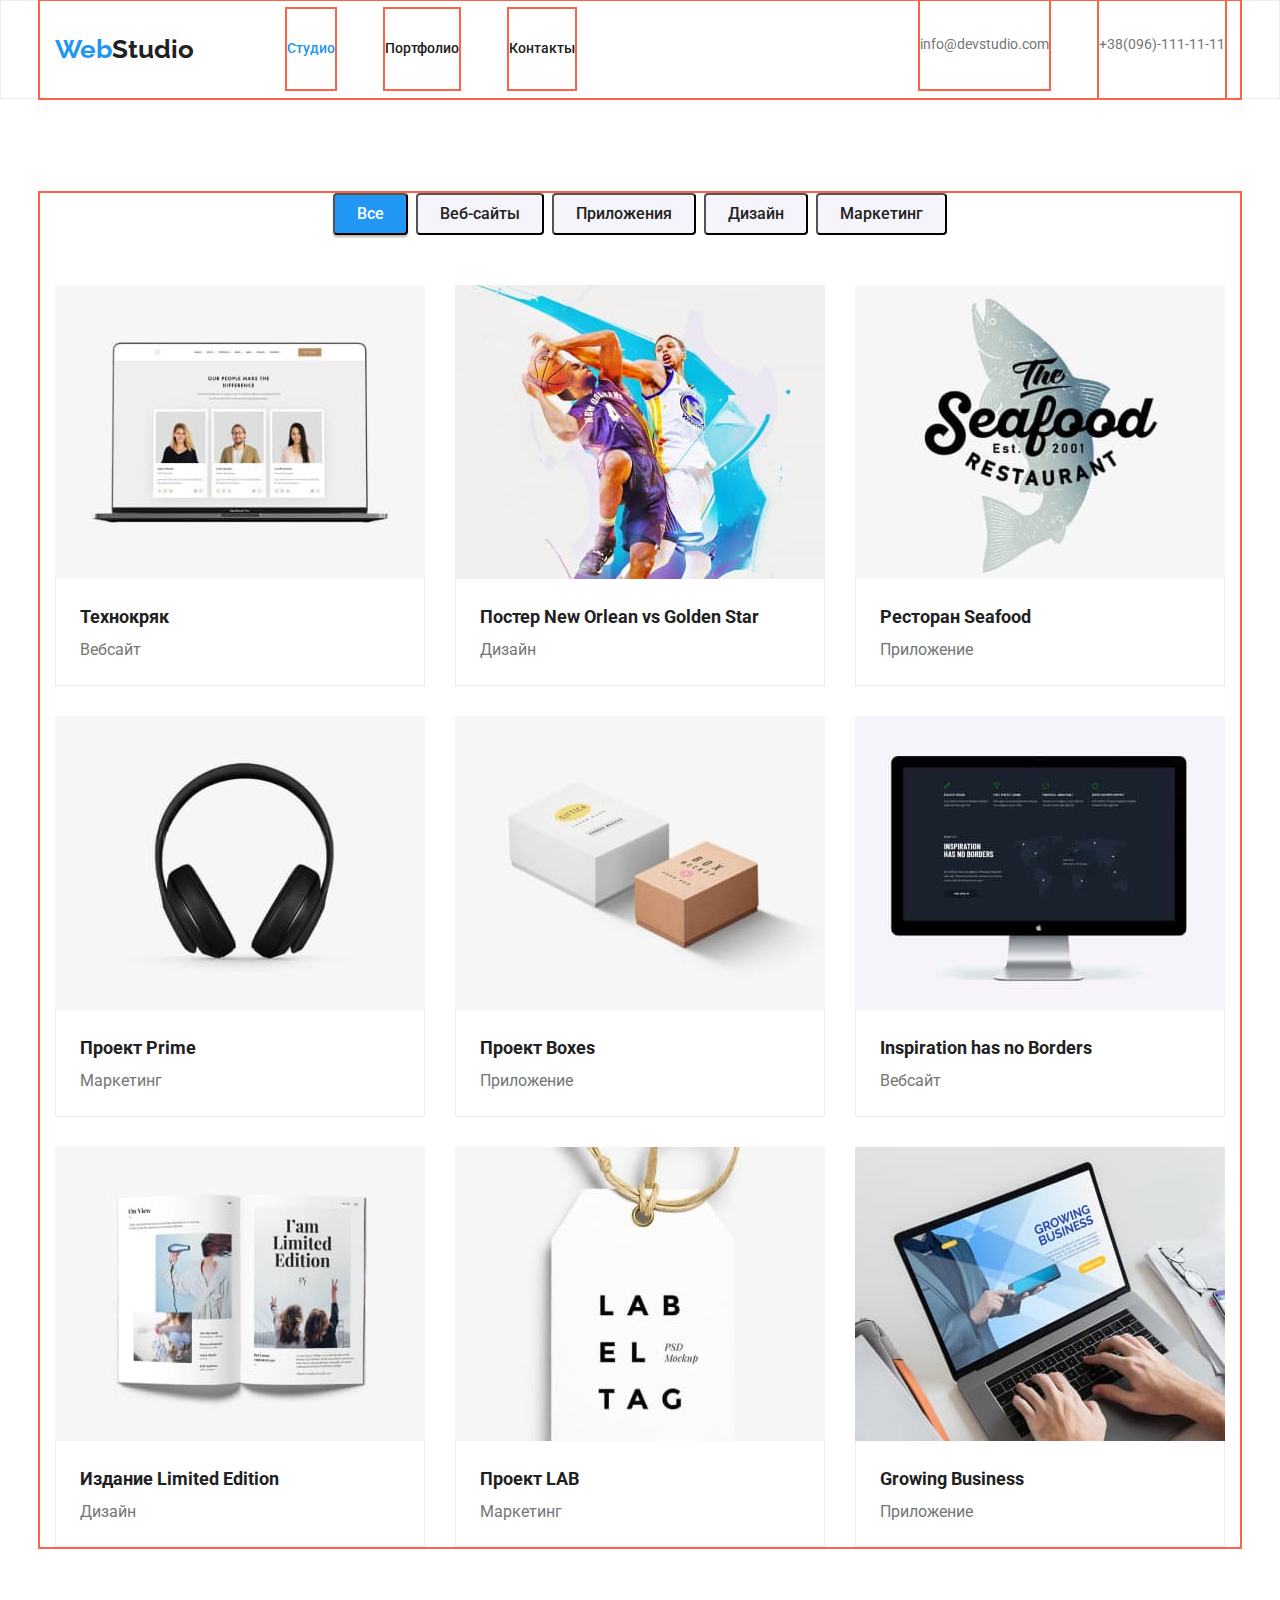
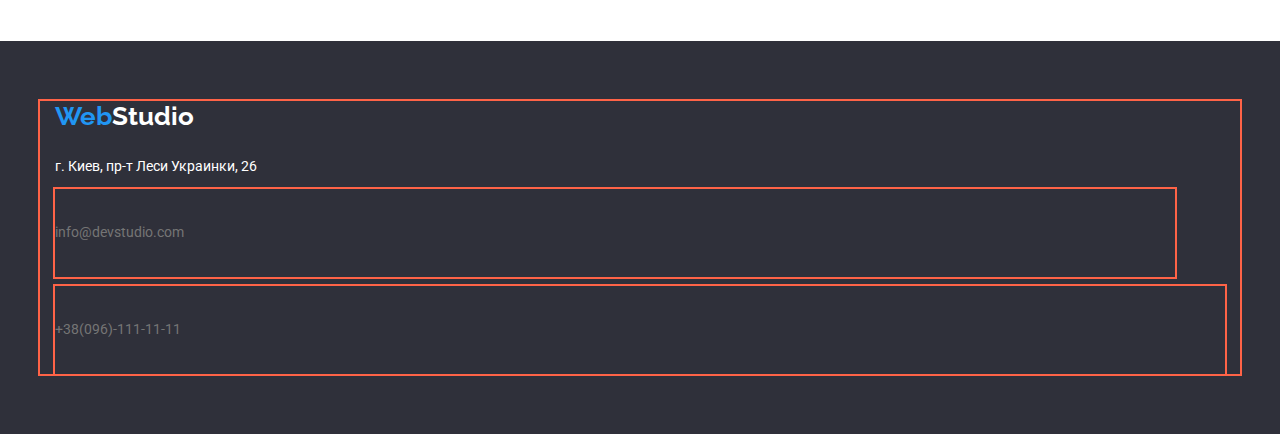
==== portfolio.html @ eea9b993 "Initial commit" ====
<!DOCTYPE html>
<html lang="en">

<head>
    <meta charset="UTF-8">
    <meta http-equiv="X-UA-Compatible" content="IE=edge">
    <meta name="viewport" content="width=device-width, initial-scale=1.0">
    <title>Портфолио</title>
    <link href="https://fonts.googleapis.com/css2?family=Raleway:wght@700&family=Roboto:wght@400;500;700&display=swap"
        rel="stylesheet">
    <link rel="stylesheet" href="https://cdnjs.cloudflare.com/ajax/libs/modern-normalize/1.1.0/modern-normalize.min.css">
    <link rel="stylesheet" href="./css/style.css">
</head>

<body>
<header class="header">
    <div class="container main-nav">
        <nav class="main-nav">
            <a href="" class="logo" lang="en">Web<span class="logo-header">Studio</span>
            </a>

            <!-- Navigation -->

            <ul class="nav-menu list">
                <li class="nav-menu item">
                    <a href="" class="menu-link active">Студио</a>
                </li>

                <li class="nav-menu item">
                    <a href="./portfolio.html" class="menu-link ">Портфолио</a>
                </li>
                <li class="nav-menu item">
                    <a href="" class="menu-link">Контакты</a>
                </li>
            </ul>
        </nav>
        <!-- Header contacts -->

        <ul class="contacts-list">
            <li class="contacts-link">
                <a class="adress-list " href="mailto:info@devstudio.com">
                    info@devstudio.com
                </a>
            </li>
            <li class="contacts-link">
                <a class="adress-list " href="tel:+380961111111">
                    +38(096)-111-11-11
                </a>
            </li>
        </ul>
    </div>
</header>
    <main>
        <!-- Фильтры сайта (кнопки) -->

        <section class="filters">
            <div class="container">
                <h1 hidden>Портфолио</h1>
                    <ul class="filters-list list">
                <li class="f-item">
                    <button type="button" class="main-filter-button">
                        Все
                    </button>
                </li>
                <li class="f-item">
                    <button type="button" class="filter-button">
                        Веб-сайты
                    </button>
                </li>
                <li class="f-item">
                    <button type="button" class="filter-button">
                        Приложения
                    </button>
                </li>
                <li class="f-item">
                    <button type="button" class="filter-button">
                        Дизайн
                    </button>
                </li>
                <li class="f-item">
                    <button type="button" class="filter-button">
                        Маркетинг
                    </button>
                </li>
            </ul>
                <ul class="projects-list">
                    <li class="project-card">
                        <a href="" class="projects">
                        <img src="./images/port11.jpg" alt="веб сайт" width="370" />
                            <div class="ex-text">
                                 <h2 class="projects-title">Технокряк</h2>
                                    <p class="projects-sections">Вебсайт</p>
                            </div>
                        <!-- <p>
                            Технокряк это современная площадка распростронение короновируса. Компании используют 
                            эту платформу для цифрового шпионажа и атак на защищенные сервера конкурентов.
                        </p> -->
                    </a>
                </li>
                <li class="project-card">
                    <a href="" class="projects">
                        <img src="./images/port22.jpg" alt="дизайн" width="370" />
                            <div class="ex-text">
                                <h2 class="projects-title">Постер <span lang="en">New Orlean vs Golden Star</span></h2>
                                    <p class="projects-sections">Дизайн</p>
                            </div>
                        <!-- <p>
                            Технокряк это современная площадка распростронение короновируса. Компании используют
                            эту платформу для цифрового шпионажа и атак на защищенные сервера конкурентов.
                        </p> -->
                    </a>
                </li>
                <li class="project-card">
                    <a href="" class="projects">
                        <img src="./images/port33.jpg" alt="приложение" width="370" />
                            <div class="ex-text">
                                <h2 class="projects-title">Ресторан Seafood</h2>
                                    <p class="projects-sections">Приложение</p>
                            </div>
                        <!-- <p>
                            Технокряк это современная площадка распростронение короновируса. Компании используют
                            эту платформу для цифрового шпионажа и атак на защищенные сервера конкурентов.
                        </p> -->
                    </a>
                </li>
                <li class="project-card">
                    <a href="" class="projects">
                        <img src="./images/port444.jpg" alt="маркетинг" width="370" />
                            <div class="ex-text">
                                <h2 class="projects-title">Проект <span lang="en">Prime</span></h2>
                                    <p class="projects-sections">Маркетинг</p>
                            </div>
                        <!-- <p>
                            Технокряк это современная площадка распростронение короновируса. Компании используют
                            эту платформу для цифрового шпионажа и атак на защищенные сервера конкурентов.
                        </p> -->
                    </a>
                </li>
                <li class="project-card">
                    <a href="" class="projects">
                        <img src="./images/port55.jpg" alt="приложение" width="370" />
                            <div class="ex-text">
                                <h2 class="projects-title">Проект <span lang="en">Boxes</span></h2>
                                    <p class="projects-sections">Приложение</p>
                            </div>
                        <!-- <p>
                            Технокряк это современная площадка распростронение короновируса. Компании используют
                            эту платформу для цифрового шпионажа и атак на защищенные сервера конкурентов.
                        </p> -->
                    </a>
                </li>
                <li class="project-card">
                    <a href="" class="projects">
                        <img src="./images/port66jpg.jpg" alt="веб сайт" width="370" />
                            <div class="ex-text">
                                <h2 class="projects-title" lang="en">Inspiration has no Borders</h2>
                                    <p class="projects-sections">Вебсайт</p>
                            </div>
                        <!-- <p>
                            Технокряк это современная площадка распростронение короновируса. Компании используют
                            эту платформу для цифрового шпионажа и атак на защищенные сервера конкурентов.
                        </p> -->
                    </a>
                </li>
                <li class="project-card">
                    <a href="" class="projects">
                        <img src="./images/port77jpg.jpg" alt="дизайн" width="370" />
                            <div class="ex-text">
                                <h2 class="projects-title">Издание <span lang="en">Limited Edition</span></h2>
                                    <p class="projects-sections">Дизайн</p>
                            </div>
                        <!-- <p>
                            Технокряк это современная площадка распростронение короновируса. Компании используют
                            эту платформу для цифрового шпионажа и атак на защищенные сервера конкурентов.
                        </p> -->
                    </a>
                </li>
                <li class="project-card">
                    <a href="" class="projects">
                        <img src="./images/port88.jpg" alt="маркетинг" width="370" />
                            <div class="ex-text">
                                <h2 class="projects-title">Проект <span lang="en">LAB</span></h2>
                                    <p class="projects-sections">Маркетинг</p>
                            </div>
                        <!-- <p>
                            Технокряк это современная площадка распростронение короновируса. Компании используют
                            эту платформу для цифрового шпионажа и атак на защищенные сервера конкурентов.
                        </p> -->
                    </a>
                </li>
                <li class="project-card">
                    <a href="" class="projects">
                        <img src="./images/port99.jpg" alt="приложение" width="370" />
                            <div class="ex-text">
                                <h2 class="projects-title" lang="en">Growing Business</h2>
                                    <p class="projects-sections">Приложение</p>
                            </div>
                        <!-- <p>
                            Технокряк это современная площадка распростронение короновируса. Компании используют
                            эту платформу для цифрового шпионажа и атак на защищенные сервера конкурентов.
                        </p> -->
                    </a>
                </li>
            </ul>
            </div>
        </section>
    </main>
            <!-- footer -->
            
            <footer class="f-contacts">
                <div class="footer-container">
                    <a href="" class="logo-f" lang="en">
                        Web<span class="logo-footer">Studio</span>
                    </a>
                    <address class="location">
                        <p class="contacts-item">г. Киев, пр-т Леси Украинки, 26</p>
            
                        <ul class="contacts">
                            <li class="contacts-link">
                                <a class="adress-list" href="mailto:info@devstudio.com">
                                    info@devstudio.com
                                </a>
                            </li>
                            <li class="contacts-link">
                                <a class="adress-list" href="tel:+380961111111">+38(096)-111-11-11</a>
                            </li>
                        </ul>
                    </address>
                </div>
            </footer>
</body>

</html>
---- css/style.css ----
:root {
  --primary-text-color: #212121;
  --title-text-color: #757575;
  --accent-color: #2196f3;
  --primary-white-color: #ffffff;
  --filters-color: #f5f4fa;
  --main-bcg-color: #2f303a;
  --primary-bcg-color: #e5e5e5;
}

body {
  background-color: var(--primary-white-color);
  color: var(--primary-text-color);
  font-family: Roboto, sans-serif;
  font-size: 14px;
}
.list {
  list-style: none;
  margin: 0;
}
img {
  display: block;
  min-width: 100%;
  height: auto;
}

/* Логотип */
.logo {
  display: block;
  padding-top: 24px;
  padding-bottom: 24px;
  color: var(--accent-color);
  font-family: Raleway;
  font-weight: 700;
  font-size: 26px;
  line-height: 1.19;
  text-decoration: none;
}
.logo-header {
  color: var(--primary-text-color);
}
.logo-f {
  color: var(--accent-color);
  font-family: Raleway;
  font-weight: 700;
  font-size: 26px;
  line-height: 1.19;
  text-decoration: none;
}
.logo-footer {
  color: var(--primary-white-color);
}
/* Навигация шапки*/
.menu-link {
  display: block;
  padding-top: 32px;
  padding-bottom: 32px;
  color: var(--primary-text-color);
  font-weight: 500;
  font-size: 14px;
  line-height: 1.14;
  text-decoration: none;
}
.menu-link:hover,
.menu-link:focus {
  color: var(--accent-color);
}
.menu-link.active {
  display: block;
  padding-top: 32px;
  padding-bottom: 32px;
  color: var(--accent-color);
  font-weight: 500;
  font-size: 14px;
  line-height: 1.14;
}
.menu-link.active:hover,
.menu-link.active:focus {
  color: var(--accent-color);
}
.main-nav {
  align-items: center;
  display: flex;
}
.nav-menu {
  display: flex;
  margin-left: 93px;
  padding: 0;
}
.nav-menu .li + .li {
  margin-left: 50px;
}
.nav-menu.item {
  margin-left: 50px;
  outline: 2px solid tomato;
}
.nav-menu.item:first-child {
  margin-left: 0;
}
/* BG футер */

.f-contacts {
  padding-top: 60px;
  padding-bottom: 60px;
  background-color: var(--main-bcg-color);
}
/* Стиль контакты */

.contacts-list {
  display: flex;
  padding-left: 0;
  margin: 0;
  list-style: none;
  margin-left: auto;
}
.adress-list {
  display: block;
  padding-top: 32px;
  padding-bottom: 32px;
  color: var(--title-text-color);
  font-weight: 400;
  line-height: 1.7;
  text-decoration: none;
}
.adress-list:hover,
.adress-list:focus {
  color: var(--accent-color);
}
.contacts-link {
  outline: 2px solid tomato;
  margin-right: 50px;
}
.contacts-link .li + .li {
  margin-left: 50px;
}
.contacts-link:last-child {
  margin-right: 0;
  margin-bottom: 0;
}

/* Стили css Porfolio */

/* Стили для главных фильтров */
.main-filter-button {
  color: var(--primary-white-color);
  background-color: var(--accent-color);
  font-family: inherit;
  padding-top: 6px;
  padding-right: 22px;
  padding-bottom: 6px;
  padding-left: 22px;
  font-weight: 500;
  font-size: 16px;
  line-height: 1.62;
  box-shadow: 0px 3px 1px rgba(0, 0, 0, 0.1), 0px 1px 2px rgba(0, 0, 0, 0.08),
    0px 2px 2px rgba(0, 0, 0, 0.12);
  border-radius: 4px;

  cursor: pointer;
}
.main-filter-button:hover,
.main-filter-button:focus {
  color: var(--primary-white-color);
}
.filters {
  padding-top: 94px;
  padding-bottom: 94px;
}
.f-item {
  margin-left: 8px;
}
.f-item:first-child {
  margin-left: 0;
}
.filter-button {
  color: var(--primary-text-color);
  background-color: var(--filters-color);
  font-family: inherit;
  padding-top: 6px;
  padding-right: 22px;
  padding-bottom: 6px;
  padding-left: 22px;
  font-weight: 500;
  font-size: 16px;
  line-height: 1.62;
  border-radius: 4px;
}
.filters-list {
  display: flex;
  margin-bottom: 50px;
  padding-left: 0;
  justify-content: center;
}
.filter-button:hover,
.filter-button:focus {
  color: var(--primary-white-color);
  background-color: var(--accent-color);
}

/* Проэкты (картинки) */

.main-section {
  padding-top: 200px;
  padding-bottom: 280px;
  text-align: center;
  background-color: var(--main-bcg-color);
}
.projects {
  height: 370px;
  text-decoration: none;
}
.projects-list {
  display: flex;
  flex-wrap: wrap;
  list-style: none;
  margin: 0;
  padding: 0;
}
.projects-title {
  margin-top: 0;
  margin-bottom: 0;
  color: var(--primary-text-color);
  font-weight: 700;
  font-size: 18px;
  line-height: 2;
}
.projects-sections {
  margin-top: 0;
  margin-bottom: 0;
  color: var(--title-text-color);
  font-size: 16px;
  line-height: 1.87;
}
.ex-text {
  padding: 20px 24px;
  border: 1px solid #eeeeee;
  border-top: 0;
}
/* Футер Портфолио */

.contacts-item {
  color: var(--primary-white-color);
  font-size: 14px;
  line-height: 2;
  margin: 0;
  margin-bottom: 9px;
  margin-top: 20px;
}
.contacts-link {
  margin-bottom: 9px;
}
.project-card {
  width: 370px;
  margin-right: 30px;
  margin-bottom: 30px;
}
.project-card:nth-child(3n) {
  margin-right: 0;
}
.project-card:nth-last-child(-n + 3) {
  margin-bottom: 0;
}
.contacts-link-footer {
  color: rgba(255, 255, 255, 0.6);
  font-size: 14px;
  line-height: 2;
}
.location {
  font-style: normal;
}

/* стили css для index.thml */

.container {
  margin-left: auto;
  margin-right: auto;
  width: 1200px;
  padding-right: 15px;
  padding-left: 15px;
  outline: 2px solid tomato;
  background-color: var(--primary-white-color);
}
.section-padding {
  padding-top: 94px;
  padding-bottom: 94px;
  background-color: var(--primary-white-color);
}
.section-padding:nth-child(3) {
  padding-top: 0;
}
.header {
  margin-top: 0;
  margin-bottom: 0;
  border: 1px solid #ececec;
  background: var(--primary-white-color);
}

/* Секция герой */

.section-title {
  margin-top: 0;
  margin-bottom: 30px;
  font-weight: 900;
  font-size: 44px;
  line-height: 1.36;
  text-transform: uppercase;
  letter-spacing: 0.06em;
  color: var(--primary-white-color);
  outline: 2px solid tomato;
}
.order-button {
  display: inline-block;
  font-weight: 700;
  font-size: 16px;
  line-height: 1.87;
  min-width: 200px;
  height: 50px;
  padding: 10px 32px;
  background-color: var(--accent-color);
  color: var(--primary-white-color);
  border-radius: 4px;
}
.features {
  display: flex;
  list-style: none;
  padding-left: 0;
  margin: 0;
}
/* .features-list.li + .li {
  margin-left: 30px;
} */
/* Секция наши особенности */

.features-title {
  margin-top: 0px;
  margin-bottom: 10px;
  font-weight: 700;
  font-size: 14px;
  height: 16px;
  line-height: 1.14;
  text-transform: uppercase;
  letter-spacing: 0.03em;
  color: var(--primary-text-color);
}
.features-text {
  margin-top: 0;
  margin-bottom: 0;
  font-size: 14px;
  line-height: 1.71;
  height: 75px;
  letter-spacing: 0.03em;
  color: var(--title-text-color);
}

/* Секция чем мы занимаемся */
.ex-img {
  margin-left: 30px;
}
.ex-img:first-child {
  margin-left: 0;
}
.example-list {
  list-style: none;
  padding-left: 0;
  margin: 0;
  display: flex;
  width: 370px;
}
.work-title {
  margin-top: 0;
  margin-bottom: 50px;
  font-weight: 700;
  font-size: 36px;
  height: 42px;
  text-align: center;
  line-height: 1.16;
  letter-spacing: 0.03em;
  color: var(--primary-text-color);
  outline: 2px solid tomato;
}

/* Секция наша команда */
.staff {
  padding-top: 30px;
  padding-bottom: 30px;
  text-align: center;
}

.team-section {
  background-color: var(--filters-color);
}
.team-photo {
  background-color: var(--primary-white-color);
}
.team-list {
  display: flex;
  list-style: none;
  margin: 0;
  padding: 0;
}
.team-title {
  margin: 0;
  margin-bottom: 50px;
  font-weight: 700;
  font-size: 36px;
  height: 42px;
  text-align: center;
  line-height: 1.16;
  letter-spacing: 0.03em;
  color: var(--primary-text-color);
  outline: 2px solid tomato;
}
.team-leads {
  margin-left: 30px;
  background-color: var(--primary-white-color);
}
.team-leads:first-child {
  margin-left: 0;
}
.team-name {
  font-weight: 500;
  font-size: 16px;
  line-height: 1.18;
  letter-spacing: 0.03em;
  margin-bottom: 10px;
  margin-top: 0;
  color: var(--primary-text-color);
}
.team-container {
  margin-left: auto;
  margin-right: auto;
  /* padding-top: 94px;
  padding-bottom: 94px; */
  width: 1200px;
  padding-right: 15px;
  padding-left: 15px;
  outline: 2px solid tomato;
  background-color: var(--filters-color);
}
.team-section {
  padding-top: 94px;
  padding-bottom: 94px;
  background-color: var(--filters-color);
}
.position {
  margin: 0;
  font-size: 16px;
  line-height: 1.18;
  letter-spacing: 0.03em;
  color: var(--title-text-color);
}

/* Футер */

.footer-container {
  margin-left: auto;
  margin-right: auto;
  width: 1200px;
  padding-right: 15px;
  padding-left: 15px;
  outline: 2px solid tomato;
}
.contacts {
  list-style: none;
  padding-left: 0;
  margin: 0;
}
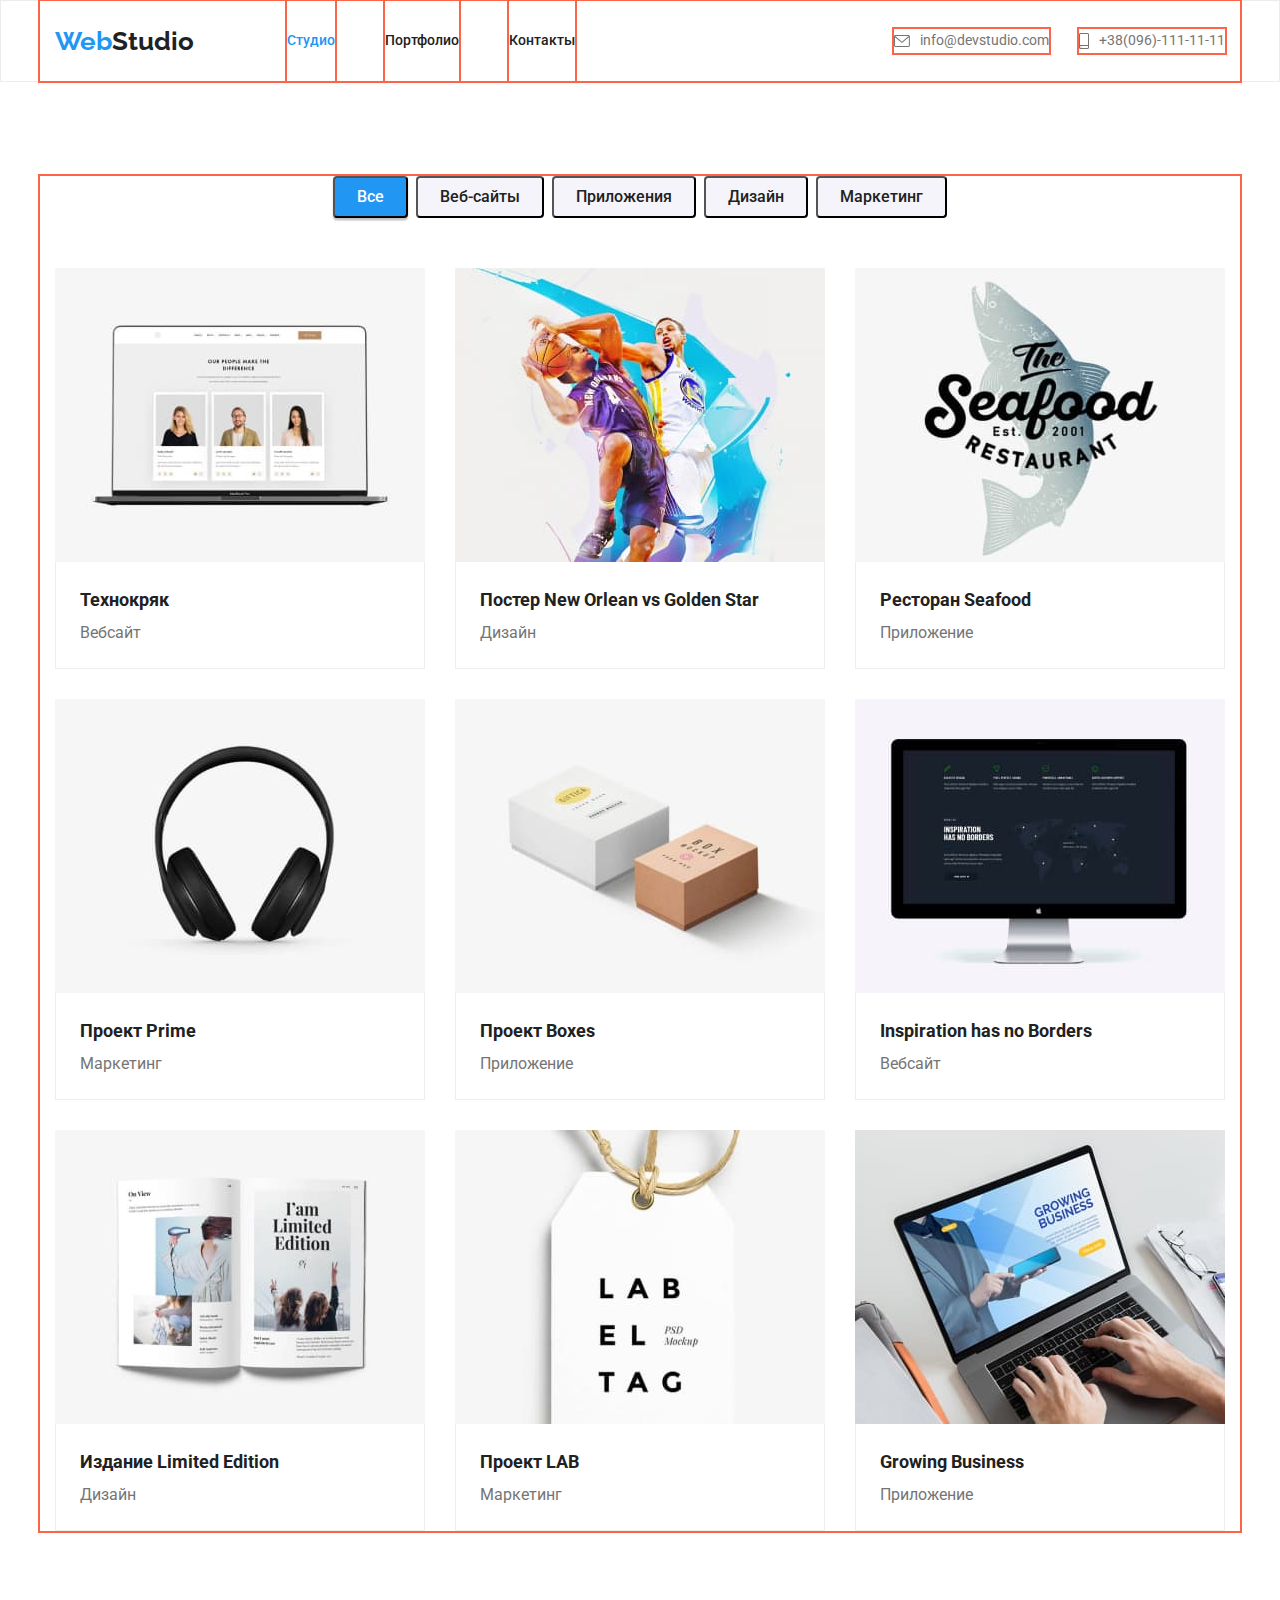
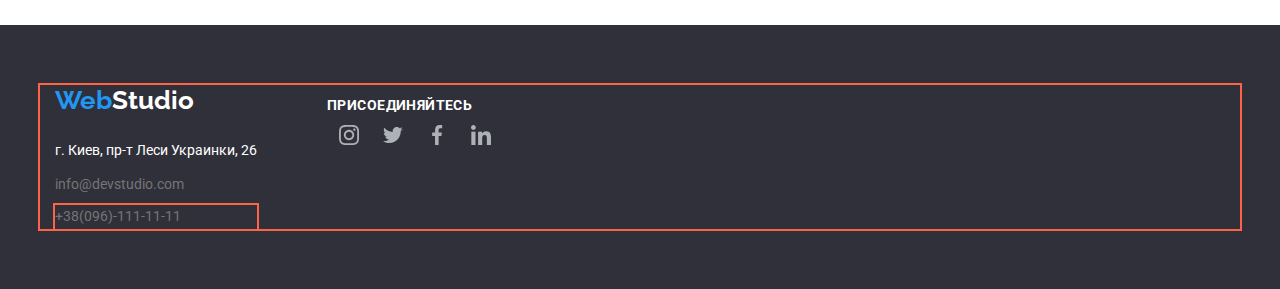
==== commit e5f280ac: "Задает тени секция наша команда" ====
--- a/portfolio.html
+++ b/portfolio.html
@@ -39,11 +39,18 @@
         <ul class="contacts-list">
             <li class="contacts-link">
                 <a class="adress-list " href="mailto:info@devstudio.com">
+                    <svg class="cont-icon" width="16" height="12">
+                        <use href="./images/icons.svg#icon-envelope"></use>
+                    </svg>
                     info@devstudio.com
+                    
                 </a>
             </li>
             <li class="contacts-link">
                 <a class="adress-list " href="tel:+380961111111">
+                    <svg class="cont-icon" width="10" height="16">
+                        <use href="./images/icons.svg#icon-smartphone"></use>
+                    </svg>
                     +38(096)-111-11-11
                 </a>
             </li>
@@ -207,27 +214,65 @@
     </main>
             <!-- footer -->
             
-            <footer class="f-contacts">
-                <div class="footer-container">
+        <footer class="f-contacts">
+            <div class="footer-container">
+                <div>
                     <a href="" class="logo-f" lang="en">
                         Web<span class="logo-footer">Studio</span>
                     </a>
                     <address class="location">
                         <p class="contacts-item">г. Киев, пр-т Леси Украинки, 26</p>
-            
+        
                         <ul class="contacts">
-                            <li class="contacts-link">
+                            <li class="contacts-link-f">
                                 <a class="adress-list" href="mailto:info@devstudio.com">
                                     info@devstudio.com
                                 </a>
                             </li>
+        
                             <li class="contacts-link">
                                 <a class="adress-list" href="tel:+380961111111">+38(096)-111-11-11</a>
                             </li>
                         </ul>
                     </address>
                 </div>
-            </footer>
+        
+                <div class="footer-add">
+                    <p class="add-header">Присоединяйтесь</p>
+                    <ul class="team-l">
+                        <li class="net-list">
+                            <a href="" class="team-social">
+                                <svg class="social-icon" width="20" height="20">
+                                    <use href="./images/icons.svg#icon-instagram"></use>
+                                </svg>
+                            </a>
+                        </li>
+                        <li class="net-list">
+                            <a href="" class="team-social">
+                                <svg class="social-icon" width="20" height="20">
+                                    <use href="./images/icons.svg#icon-twitter"></use>
+                                </svg>
+                            </a>
+                        </li>
+        
+                        <li class="net-list">
+                            <a href="" class="team-social">
+                                <svg class="social-icon" width="20" height="20">
+                                    <use href="./images/icons.svg#icon-facebook"></use>
+                                </svg>
+                            </a>
+                        </li>
+                        <li class="team-margin">
+                            <a href="" class="team-social">
+                                <svg class="social-icon" width="20" height="20">
+                                    <use href="./images/icons.svg#icon-linkedin"></use>
+                                </svg>
+                            </a>
+                        </li>
+                    </ul>
+                </div>
+            </div>
+        </footer>
 </body>
 
 </html>
--- a/css/style.css
+++ b/css/style.css
@@ -6,6 +6,7 @@
   --filters-color: #f5f4fa;
   --main-bcg-color: #2f303a;
   --primary-bcg-color: #e5e5e5;
+  --icon-color: #afb1b8;
 }
 
 body {
@@ -51,6 +52,7 @@
   color: var(--primary-white-color);
 }
 /* Навигация шапки*/
+
 .menu-link {
   display: block;
   padding-top: 32px;
@@ -113,10 +115,22 @@
   list-style: none;
   margin-left: auto;
 }
+.cont-icon {
+  display: block;
+  margin-right: 10px;
+  cursor: pointer;
+  fill: var(--title-text-color);
+}
+.cont-icon:hover {
+  fill: var(--accent-color);
+}
+
 .adress-list {
-  display: block;
-  padding-top: 32px;
-  padding-bottom: 32px;
+  display: flex;
+  align-items: center;
+  /* padding-top: 32px;
+  padding-bottom: 32px; */
+  margin-bottom: 9pxs;
   color: var(--title-text-color);
   font-weight: 400;
   line-height: 1.7;
@@ -128,11 +142,9 @@
 }
 .contacts-link {
   outline: 2px solid tomato;
-  margin-right: 50px;
-}
-.contacts-link .li + .li {
-  margin-left: 50px;
-}
+  margin-right: 30px;
+}
+
 .contacts-link:last-child {
   margin-right: 0;
   margin-bottom: 0;
@@ -200,6 +212,8 @@
 /* Проэкты (картинки) */
 
 .main-section {
+  /* height: 600px;
+  max-width: 1600px; */
   padding-top: 200px;
   padding-bottom: 280px;
   text-align: center;
@@ -246,9 +260,7 @@
   margin-bottom: 9px;
   margin-top: 20px;
 }
-.contacts-link {
-  margin-bottom: 9px;
-}
+
 .project-card {
   width: 370px;
   margin-right: 30px;
@@ -260,7 +272,8 @@
 .project-card:nth-last-child(-n + 3) {
   margin-bottom: 0;
 }
-.contacts-link-footer {
+.contacts-link-f {
+  margin-bottom: 9px;
   color: rgba(255, 255, 255, 0.6);
   font-size: 14px;
   line-height: 2;
@@ -297,6 +310,22 @@
 
 /* Секция герой */
 
+.overlay {
+  height: 600px;
+  max-width: 1600px;
+  margin-left: auto;
+  margin-right: auto;
+  background-repeat: no-repeat;
+  background-position: center;
+  background-size: cover;
+  background-color: var(--main-bcg-color);
+  background-image: linear-gradient(
+      to top,
+      rgba(47, 48, 58, 0.4),
+      rgba(47, 48, 58, 0.4)
+    ),
+    url(../images/hero.jpg);
+}
 .section-title {
   margin-top: 0;
   margin-bottom: 30px;
@@ -320,15 +349,28 @@
   color: var(--primary-white-color);
   border-radius: 4px;
 }
+.icons {
+  display: flex;
+  justify-content: center;
+  align-items: center;
+  background-color: var(--filters-color);
+  /* width: 270px; */
+  height: 120px;
+  margin-bottom: 30px;
+}
 .features {
   display: flex;
+  justify-content: space-between;
   list-style: none;
   padding-left: 0;
   margin: 0;
 }
-/* .features-list.li + .li {
-  margin-left: 30px;
-} */
+.features-list {
+  width: calc((100% - 3 * 30px) / 4);
+}
+.features-list:last-child {
+  margin-right: 0;
+}
 /* Секция наши особенности */
 
 .features-title {
@@ -347,7 +389,6 @@
   margin-bottom: 0;
   font-size: 14px;
   line-height: 1.71;
-  height: 75px;
   letter-spacing: 0.03em;
   color: var(--title-text-color);
 }
@@ -385,10 +426,33 @@
   padding-bottom: 30px;
   text-align: center;
 }
-
+.team-margin {
+  margin-right: 10px;
+}
+.team-margin:last-child {
+  margin-right: 0;
+}
 .team-section {
   background-color: var(--filters-color);
 }
+.team-social:hover,
+.team-social:focus {
+  background-color: var(--accent-color);
+  color: var(--primary-white-color);
+}
+.team-social {
+  width: 44px;
+  height: 44px;
+  display: flex;
+  justify-content: center;
+  align-items: center;
+  border-radius: 50%;
+  color: var(--icon-color);
+}
+/* .social-icon {
+  fill: currentColor;
+} */
+
 .team-photo {
   background-color: var(--primary-white-color);
 }
@@ -413,6 +477,17 @@
 .team-leads {
   margin-left: 30px;
   background-color: var(--primary-white-color);
+  box-shadow: 0px 1px 3px rgba(0, 0, 0, 0.12), 0px 1px 1px rgba(0, 0, 0, 0.14),
+    0px 2px 1px rgba(0, 0, 0, 0.2);
+  border-radius: 0px 0px 4px 4px;
+}
+.team-l {
+  display: flex;
+  padding: 0;
+  margin: 0;
+  justify-content: center;
+  align-items: center;
+  list-style-type: none;
 }
 .team-leads:first-child {
   margin-left: 0;
@@ -450,9 +525,56 @@
   color: var(--title-text-color);
 }
 
+/* Cекция постоянные клиенты */
+
+.client-title {
+  font-family: "Roboto";
+  font-weight: 700;
+  font-size: 36px;
+  line-height: 1.16;
+  text-align: center;
+  margin-top: 0;
+  margin-bottom: 50px;
+  letter-spacing: 0.03em;
+  color: var(--primary-text-color);
+}
+.client {
+  margin-right: 30px;
+}
+.client:last-child {
+  margin-right: 0;
+}
+.client-link {
+  width: 170px;
+  height: 92px;
+  display: flex;
+  justify-content: center;
+  align-items: center;
+  cursor: pointer;
+  border: 1px solid var(--icon-color);
+  border-radius: 4px;
+  color: var(--icon-color);
+}
+.client-link:hover,
+.client-link:focus {
+  color: var(--accent-color);
+  border: 1px solid var(--accent-color);
+}
+.client-list {
+  display: flex;
+  margin: 0;
+  padding: 0;
+  list-style-type: none;
+}
+/* .client-icon {
+  width: 170px;
+  height: 92px;
+} */
+
 /* Футер */
 
 .footer-container {
+  display: flex;
   margin-left: auto;
   margin-right: auto;
   width: 1200px;
@@ -465,3 +587,22 @@
   padding-left: 0;
   margin: 0;
 }
+.add-header {
+  font-family: Roboto;
+  font-weight: 700;
+  font-size: 14px;
+  line-height: 1.15;
+  margin: 0;
+  letter-spacing: 0.03em;
+  text-transform: uppercase;
+  color: var(--primary-white-color);
+}
+.footer-add {
+  display: flex;
+  justify-content: center;
+  align-items: center;
+  flex-direction: column;
+  margin-left: 70px;
+  margin-bottom: 60px;
+  align-items: baseline;
+}
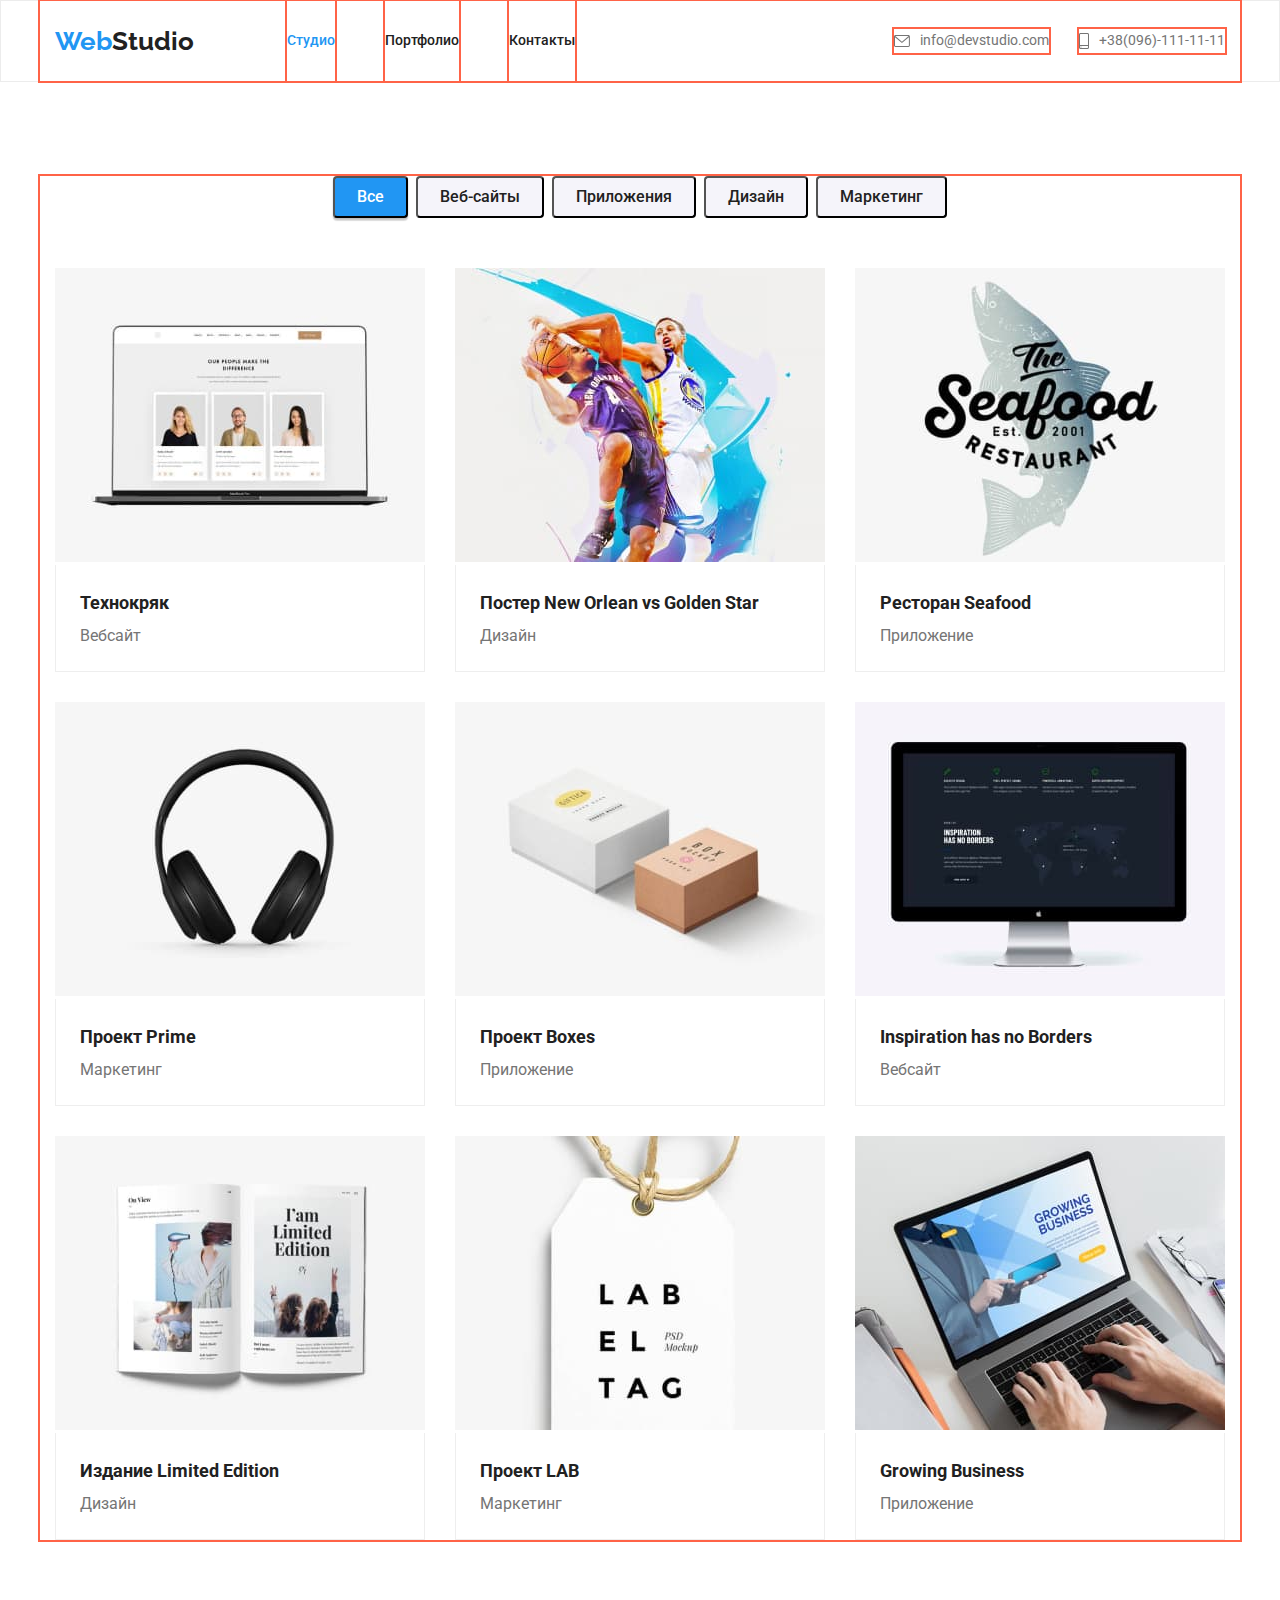
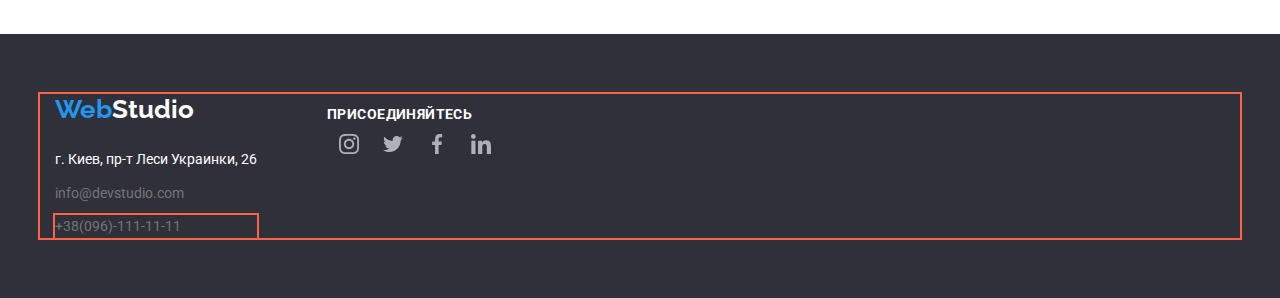
==== commit 6efca82d: "Делает заголовок на img секция Чем мы занимаемся" ====
--- a/portfolio.html
+++ b/portfolio.html
@@ -222,23 +222,21 @@
                     </a>
                     <address class="location">
                         <p class="contacts-item">г. Киев, пр-т Леси Украинки, 26</p>
+                            <ul class="contacts">
+                                <li class="contacts-link-f">
+                                    <a class="adress-list" href="mailto:info@devstudio.com">
+                                    info@devstudio.com</a>
+                                </li>
         
-                        <ul class="contacts">
-                            <li class="contacts-link-f">
-                                <a class="adress-list" href="mailto:info@devstudio.com">
-                                    info@devstudio.com
-                                </a>
-                            </li>
-        
-                            <li class="contacts-link">
-                                <a class="adress-list" href="tel:+380961111111">+38(096)-111-11-11</a>
-                            </li>
-                        </ul>
+                                <li class="contacts-link">
+                                    <a class="adress-list" href="tel:+380961111111">+38(096)-111-11-11</a>
+                                </li>
+                            </ul>
                     </address>
                 </div>
         
-                <div class="footer-add">
-                    <p class="add-header">Присоединяйтесь</p>
+            <div class="footer-add">
+                <p class="add-header">Присоединяйтесь</p>
                     <ul class="team-l">
                         <li class="net-list">
                             <a href="" class="team-social">
--- a/css/style.css
+++ b/css/style.css
@@ -19,7 +19,7 @@
   list-style: none;
   margin: 0;
 }
-img {
+imge {
   display: block;
   min-width: 100%;
   height: auto;
@@ -173,6 +173,9 @@
 .main-filter-button:hover,
 .main-filter-button:focus {
   color: var(--primary-white-color);
+  box-shadow: 0px 3px 1px rgba(0, 0, 0, 0.1), 0px 1px 2px rgba(0, 0, 0, 0.08),
+    0px 2px 2px rgba(0, 0, 0, 0.12);
+  border-radius: 4px;
 }
 .filters {
   padding-top: 94px;
@@ -207,6 +210,9 @@
 .filter-button:focus {
   color: var(--primary-white-color);
   background-color: var(--accent-color);
+  box-shadow: 0px 3px 1px rgba(0, 0, 0, 0.1), 0px 1px 2px rgba(0, 0, 0, 0.08),
+    0px 2px 2px rgba(0, 0, 0, 0.12);
+  border-radius: 4px;
 }
 
 /* Проэкты (картинки) */
@@ -265,6 +271,12 @@
   width: 370px;
   margin-right: 30px;
   margin-bottom: 30px;
+}
+.project-card:hover,
+.project-card:focus {
+  border: 1px solid #eeeeee;
+  box-shadow: 0px 1px 1px rgba(0, 0, 0, 0.12), 0px 4px 4px rgba(0, 0, 0, 0.06),
+    1px 4px 6px rgba(0, 0, 0, 0.16);
 }
 .project-card:nth-child(3n) {
   margin-right: 0;
@@ -419,6 +431,29 @@
   color: var(--primary-text-color);
   outline: 2px solid tomato;
 }
+.label {
+  position: relative;
+  display: flex;
+  align-items: flex-end;
+}
+.label-text {
+  font-family: Roboto;
+  font-weight: 700;
+  font-size: 14px;
+  line-height: 1.14;
+  text-align: center;
+  letter-spacing: 0.03em;
+  text-transform: uppercase;
+  color: var(--primary-white-color);
+  background-color: rgba(47, 48, 58, 0.8);
+  position: absolute;
+  display: flex;
+  justify-content: center;
+  align-items: center;
+  margin: 0;
+  width: 370px;
+  height: 70px;
+}
 
 /* Секция наша команда */
 .staff {
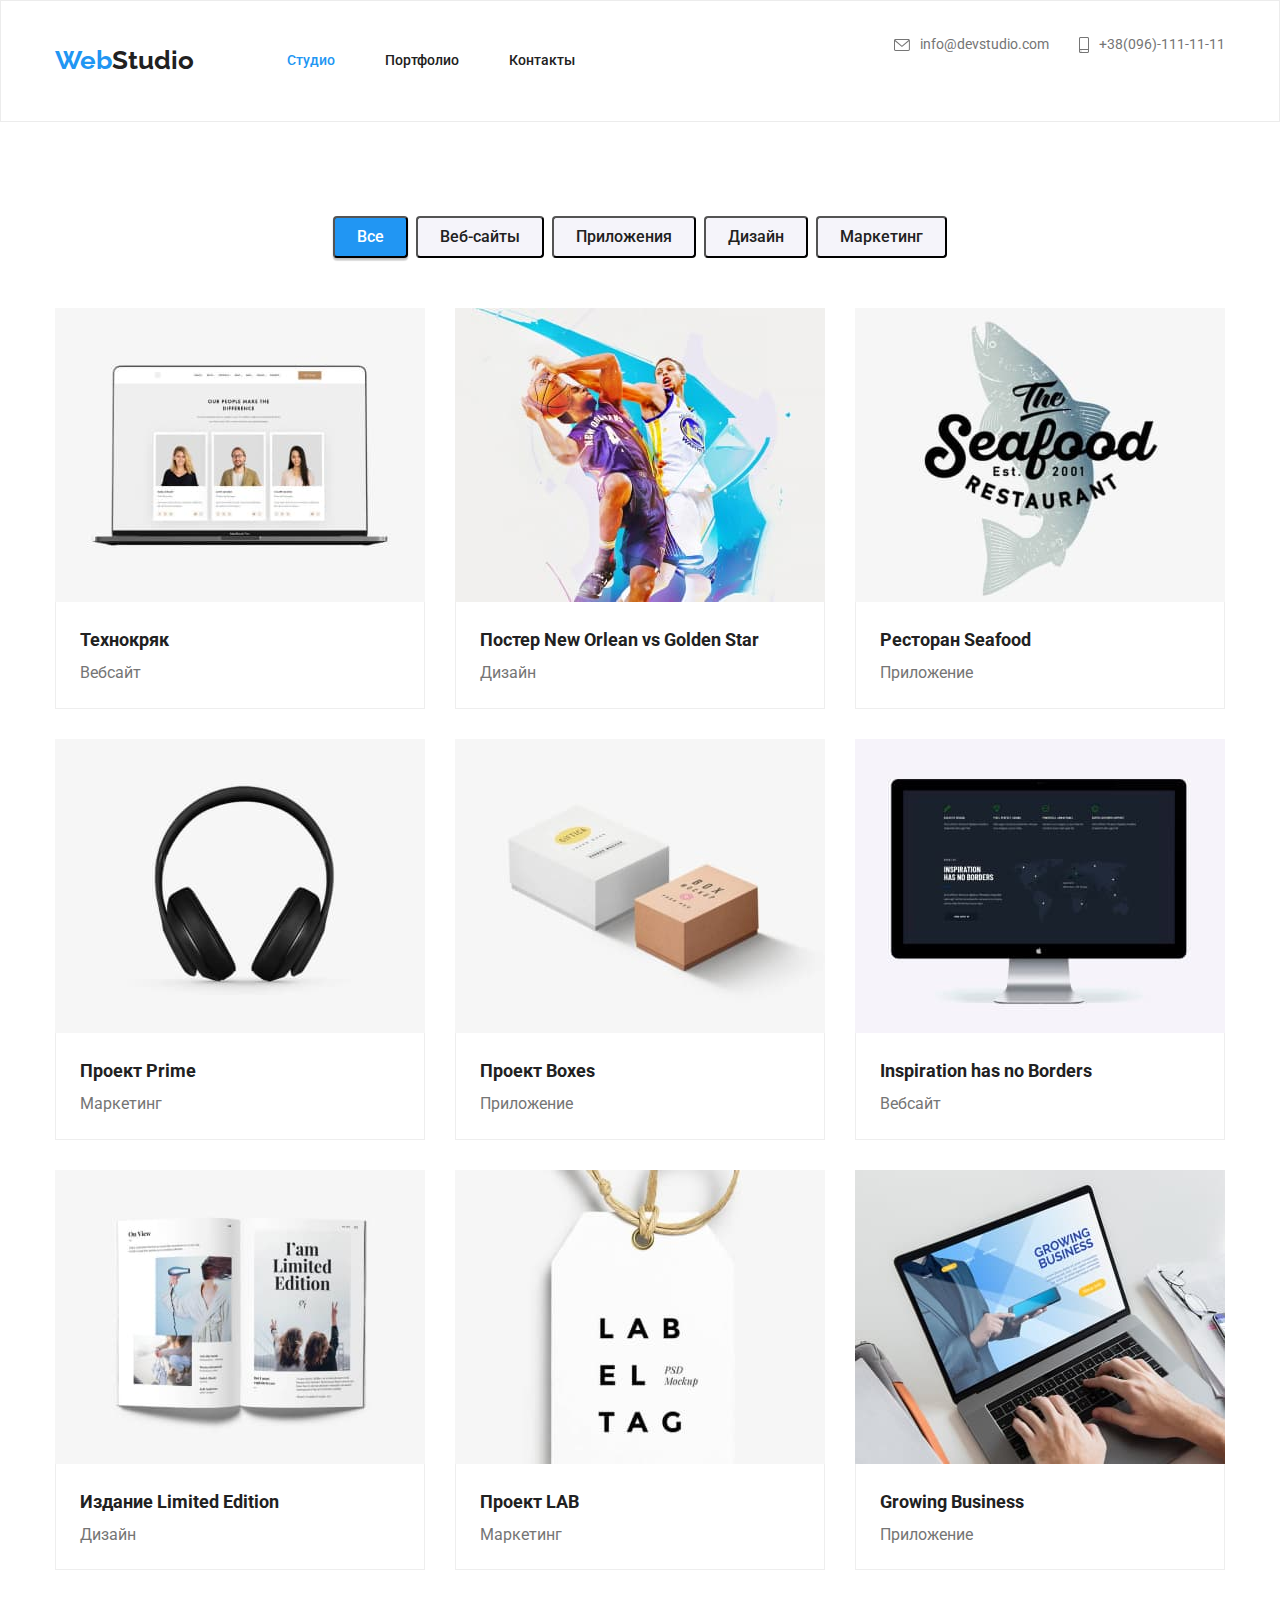
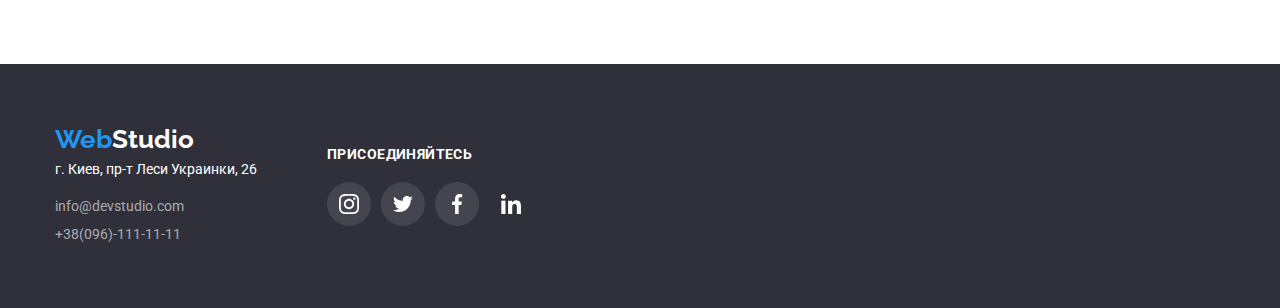
==== commit dc665081: "Вносить коррективы в html" ====
--- a/portfolio.html
+++ b/portfolio.html
@@ -1,5 +1,5 @@
 <!DOCTYPE html>
-<html lang="en">
+<html lang="ru">
 
 <head>
     <meta charset="UTF-8">
@@ -94,10 +94,10 @@
                     <li class="project-card">
                         <a href="" class="projects">
                         <img src="./images/port11.jpg" alt="веб сайт" width="370" />
-                            <div class="ex-text">
-                                 <h2 class="projects-title">Технокряк</h2>
-                                    <p class="projects-sections">Вебсайт</p>
-                            </div>
+                        <div class="ex-text">
+                            <h2 class="projects-title">Технокряк</h2>
+                            <p class="projects-sections">Вебсайт</p>
+                        </div>
                         <!-- <p>
                             Технокряк это современная площадка распростронение короновируса. Компании используют 
                             эту платформу для цифрового шпионажа и атак на защищенные сервера конкурентов.
@@ -109,7 +109,7 @@
                         <img src="./images/port22.jpg" alt="дизайн" width="370" />
                             <div class="ex-text">
                                 <h2 class="projects-title">Постер <span lang="en">New Orlean vs Golden Star</span></h2>
-                                    <p class="projects-sections">Дизайн</p>
+                                <p class="projects-sections">Дизайн</p>
                             </div>
                         <!-- <p>
                             Технокряк это современная площадка распростронение короновируса. Компании используют
@@ -120,10 +120,10 @@
                 <li class="project-card">
                     <a href="" class="projects">
                         <img src="./images/port33.jpg" alt="приложение" width="370" />
-                            <div class="ex-text">
-                                <h2 class="projects-title">Ресторан Seafood</h2>
-                                    <p class="projects-sections">Приложение</p>
-                            </div>
+                        <div class="ex-text">
+                            <h2 class="projects-title">Ресторан Seafood</h2>
+                            <p class="projects-sections">Приложение</p>
+                        </div>
                         <!-- <p>
                             Технокряк это современная площадка распростронение короновируса. Компании используют
                             эту платформу для цифрового шпионажа и атак на защищенные сервера конкурентов.
@@ -133,10 +133,10 @@
                 <li class="project-card">
                     <a href="" class="projects">
                         <img src="./images/port444.jpg" alt="маркетинг" width="370" />
-                            <div class="ex-text">
-                                <h2 class="projects-title">Проект <span lang="en">Prime</span></h2>
-                                    <p class="projects-sections">Маркетинг</p>
-                            </div>
+                        <div class="ex-text">
+                            <h2 class="projects-title">Проект <span lang="en">Prime</span></h2>
+                            <p class="projects-sections">Маркетинг</p>
+                        </div>
                         <!-- <p>
                             Технокряк это современная площадка распростронение короновируса. Компании используют
                             эту платформу для цифрового шпионажа и атак на защищенные сервера конкурентов.
@@ -146,10 +146,10 @@
                 <li class="project-card">
                     <a href="" class="projects">
                         <img src="./images/port55.jpg" alt="приложение" width="370" />
-                            <div class="ex-text">
-                                <h2 class="projects-title">Проект <span lang="en">Boxes</span></h2>
-                                    <p class="projects-sections">Приложение</p>
-                            </div>
+                        <div class="ex-text">
+                            <h2 class="projects-title">Проект <span lang="en">Boxes</span></h2>
+                            <p class="projects-sections">Приложение</p>
+                        </div>
                         <!-- <p>
                             Технокряк это современная площадка распростронение короновируса. Компании используют
                             эту платформу для цифрового шпионажа и атак на защищенные сервера конкурентов.
@@ -159,10 +159,10 @@
                 <li class="project-card">
                     <a href="" class="projects">
                         <img src="./images/port66jpg.jpg" alt="веб сайт" width="370" />
-                            <div class="ex-text">
-                                <h2 class="projects-title" lang="en">Inspiration has no Borders</h2>
-                                    <p class="projects-sections">Вебсайт</p>
-                            </div>
+                        <div class="ex-text">
+                            <h2 class="projects-title" lang="en">Inspiration has no Borders</h2>
+                            <p class="projects-sections">Вебсайт</p>
+                        </div>
                         <!-- <p>
                             Технокряк это современная площадка распростронение короновируса. Компании используют
                             эту платформу для цифрового шпионажа и атак на защищенные сервера конкурентов.
@@ -172,10 +172,10 @@
                 <li class="project-card">
                     <a href="" class="projects">
                         <img src="./images/port77jpg.jpg" alt="дизайн" width="370" />
-                            <div class="ex-text">
-                                <h2 class="projects-title">Издание <span lang="en">Limited Edition</span></h2>
-                                    <p class="projects-sections">Дизайн</p>
-                            </div>
+                        <div class="ex-text">
+                            <h2 class="projects-title">Издание <span lang="en">Limited Edition</span></h2>
+                            <p class="projects-sections">Дизайн</p>
+                        </div>
                         <!-- <p>
                             Технокряк это современная площадка распростронение короновируса. Компании используют
                             эту платформу для цифрового шпионажа и атак на защищенные сервера конкурентов.
@@ -185,10 +185,10 @@
                 <li class="project-card">
                     <a href="" class="projects">
                         <img src="./images/port88.jpg" alt="маркетинг" width="370" />
-                            <div class="ex-text">
-                                <h2 class="projects-title">Проект <span lang="en">LAB</span></h2>
-                                    <p class="projects-sections">Маркетинг</p>
-                            </div>
+                        <div class="ex-text">
+                            <h2 class="projects-title">Проект <span lang="en">LAB</span></h2>
+                            <p class="projects-sections">Маркетинг</p>
+                        </div>
                         <!-- <p>
                             Технокряк это современная площадка распростронение короновируса. Компании используют
                             эту платформу для цифрового шпионажа и атак на защищенные сервера конкурентов.
@@ -198,10 +198,10 @@
                 <li class="project-card">
                     <a href="" class="projects">
                         <img src="./images/port99.jpg" alt="приложение" width="370" />
-                            <div class="ex-text">
-                                <h2 class="projects-title" lang="en">Growing Business</h2>
-                                    <p class="projects-sections">Приложение</p>
-                            </div>
+                        <div class="ex-text">
+                            <h2 class="projects-title" lang="en">Growing Business</h2>
+                            <p class="projects-sections">Приложение</p>
+                        </div>
                         <!-- <p>
                             Технокряк это современная площадка распростронение короновируса. Компании используют
                             эту платформу для цифрового шпионажа и атак на защищенные сервера конкурентов.
@@ -214,63 +214,63 @@
     </main>
             <!-- footer -->
             
-        <footer class="f-contacts">
-            <div class="footer-container">
-                <div>
-                    <a href="" class="logo-f" lang="en">
-                        Web<span class="logo-footer">Studio</span>
-                    </a>
-                    <address class="location">
-                        <p class="contacts-item">г. Киев, пр-т Леси Украинки, 26</p>
-                            <ul class="contacts">
-                                <li class="contacts-link-f">
-                                    <a class="adress-list" href="mailto:info@devstudio.com">
-                                    info@devstudio.com</a>
-                                </li>
-        
-                                <li class="contacts-link">
-                                    <a class="adress-list" href="tel:+380961111111">+38(096)-111-11-11</a>
-                                </li>
-                            </ul>
-                    </address>
-                </div>
-        
-            <div class="footer-add">
-                <p class="add-header">Присоединяйтесь</p>
-                    <ul class="team-l">
-                        <li class="net-list">
-                            <a href="" class="team-social">
-                                <svg class="social-icon" width="20" height="20">
-                                    <use href="./images/icons.svg#icon-instagram"></use>
-                                </svg>
-                            </a>
-                        </li>
-                        <li class="net-list">
-                            <a href="" class="team-social">
-                                <svg class="social-icon" width="20" height="20">
-                                    <use href="./images/icons.svg#icon-twitter"></use>
-                                </svg>
-                            </a>
-                        </li>
-        
-                        <li class="net-list">
-                            <a href="" class="team-social">
-                                <svg class="social-icon" width="20" height="20">
-                                    <use href="./images/icons.svg#icon-facebook"></use>
-                                </svg>
-                            </a>
-                        </li>
-                        <li class="team-margin">
-                            <a href="" class="team-social">
-                                <svg class="social-icon" width="20" height="20">
-                                    <use href="./images/icons.svg#icon-linkedin"></use>
-                                </svg>
-                            </a>
-                        </li>
-                    </ul>
-                </div>
+    <footer class="f-contacts">
+        <div class="footer-container">
+            <div>
+                <a href="" class="logo-f" lang="en">
+                    Web<span class="logo-footer">Studio</span>
+                </a>
+                <address class="location">
+                    <p class="contacts-item">г. Киев, пр-т Леси Украинки, 26</p>
+                        <ul class="contacts">
+                            <li class="contacts-link-f">
+                                <a class="adress-list-f" href="mailto:info@devstudio.com">
+                                info@devstudio.com</a>
+                            </li>
+    
+                            <li class="contacts-link">
+                                <a class="adress-list-f" href="tel:+380961111111">+38(096)-111-11-11</a>
+                            </li>
+                        </ul>
+                </address>
             </div>
-        </footer>
+    
+        <div class="footer-add">
+            <p class="add-header">Присоединяйтесь</p>
+                <ul class="team-l">
+                    <li class="net-list">
+                        <a href="" class="team-social">
+                            <svg class="social-icon" width="20" height="20">
+                                <use href="./images/icons.svg#icon-instagram"></use>
+                            </svg>
+                        </a>
+                    </li>
+                    <li class="net-list">
+                        <a href="" class="team-social">
+                            <svg class="social-icon" width="20" height="20">
+                                <use href="./images/icons.svg#icon-twitter"></use>
+                            </svg>
+                        </a>
+                    </li>
+    
+                    <li class="net-list">
+                        <a href="" class="team-social">
+                            <svg class="social-icon" width="20" height="20">
+                                <use href="./images/icons.svg#icon-facebook"></use>
+                            </svg>
+                        </a>
+                    </li>
+                    <li class="team-margin">
+                        <a href="" class="team-social">
+                            <svg class="social-icon" width="20" height="20">
+                                <use href="./images/icons.svg#icon-linkedin"></use>
+                            </svg>
+                        </a>
+                    </li>
+                </ul>
+            </div>
+        </div>
+    </footer>
 </body>
 
 </html>
--- a/css/style.css
+++ b/css/style.css
@@ -41,6 +41,7 @@
   color: var(--primary-text-color);
 }
 .logo-f {
+  display: ;
   color: var(--accent-color);
   font-family: Raleway;
   font-weight: 700;
@@ -94,7 +95,6 @@
 }
 .nav-menu.item {
   margin-left: 50px;
-  outline: 2px solid tomato;
 }
 .nav-menu.item:first-child {
   margin-left: 0;
@@ -105,6 +105,7 @@
   padding-top: 60px;
   padding-bottom: 60px;
   background-color: var(--main-bcg-color);
+  align-items: baseline;
 }
 /* Стиль контакты */
 
@@ -128,20 +129,19 @@
 .adress-list {
   display: flex;
   align-items: center;
-  /* padding-top: 32px;
-  padding-bottom: 32px; */
-  margin-bottom: 9pxs;
+  padding-top: 32px;
+  padding-bottom: 32px;
+  margin-bottom: 32px;
   color: var(--title-text-color);
   font-weight: 400;
   line-height: 1.7;
   text-decoration: none;
 }
-.adress-list:hover,
+. .adress-list:hover,
 .adress-list:focus {
   color: var(--accent-color);
 }
 .contacts-link {
-  outline: 2px solid tomato;
   margin-right: 30px;
 }
 
@@ -225,10 +225,16 @@
   text-align: center;
   background-color: var(--main-bcg-color);
 }
+
 .projects {
-  height: 370px;
   text-decoration: none;
-}
+  display: block;
+}
+
+.projects img {
+  display: block;
+}
+
 .projects-list {
   display: flex;
   flex-wrap: wrap;
@@ -236,6 +242,7 @@
   margin: 0;
   padding: 0;
 }
+
 .projects-title {
   margin-top: 0;
   margin-bottom: 0;
@@ -244,6 +251,7 @@
   font-size: 18px;
   line-height: 2;
 }
+
 .projects-sections {
   margin-top: 0;
   margin-bottom: 0;
@@ -255,7 +263,9 @@
   padding: 20px 24px;
   border: 1px solid #eeeeee;
   border-top: 0;
-}
+  box-sizing: border-box;
+}
+
 /* Футер Портфолио */
 
 .contacts-item {
@@ -264,7 +274,6 @@
   line-height: 2;
   margin: 0;
   margin-bottom: 9px;
-  margin-top: 20px;
 }
 
 .project-card {
@@ -272,23 +281,32 @@
   margin-right: 30px;
   margin-bottom: 30px;
 }
+
 .project-card:hover,
 .project-card:focus {
-  border: 1px solid #eeeeee;
   box-shadow: 0px 1px 1px rgba(0, 0, 0, 0.12), 0px 4px 4px rgba(0, 0, 0, 0.06),
     1px 4px 6px rgba(0, 0, 0, 0.16);
 }
+
 .project-card:nth-child(3n) {
   margin-right: 0;
 }
+
 .project-card:nth-last-child(-n + 3) {
   margin-bottom: 0;
 }
-.contacts-link-f {
+
+.adress-list-f {
   margin-bottom: 9px;
   color: rgba(255, 255, 255, 0.6);
   font-size: 14px;
   line-height: 2;
+  text-decoration: none;
+}
+
+.adress-list-f:hover,
+.adress-list-f:focus {
+  color: var(--accent-color);
 }
 .location {
   font-style: normal;
@@ -302,7 +320,7 @@
   width: 1200px;
   padding-right: 15px;
   padding-left: 15px;
-  outline: 2px solid tomato;
+
   background-color: var(--primary-white-color);
 }
 .section-padding {
@@ -347,7 +365,6 @@
   text-transform: uppercase;
   letter-spacing: 0.06em;
   color: var(--primary-white-color);
-  outline: 2px solid tomato;
 }
 .order-button {
   display: inline-block;
@@ -359,7 +376,6 @@
   padding: 10px 32px;
   background-color: var(--accent-color);
   color: var(--primary-white-color);
-  border-radius: 4px;
 }
 .icons {
   display: flex;
@@ -376,9 +392,14 @@
   list-style: none;
   padding-left: 0;
   margin: 0;
-}
+  /* margin-right: 30px; */
+}
+/* .features:last-child {
+  margin-right: 0;
+} */
 .features-list {
-  width: calc((100% - 3 * 30px) / 4);
+  margin-right: 30px;
+  /* width: calc((100% - 3 * 30px) / 4); */
 }
 .features-list:last-child {
   margin-right: 0;
@@ -429,7 +450,6 @@
   line-height: 1.16;
   letter-spacing: 0.03em;
   color: var(--primary-text-color);
-  outline: 2px solid tomato;
 }
 .label {
   position: relative;
@@ -461,6 +481,11 @@
   padding-bottom: 30px;
   text-align: center;
 }
+.img {
+  display: block;
+  max-width: 100%;
+  height: auto;
+}
 .team-margin {
   margin-right: 10px;
 }
@@ -482,7 +507,7 @@
   justify-content: center;
   align-items: center;
   border-radius: 50%;
-  color: var(--icon-color);
+  color: var(--primary-white-color);
 }
 /* .social-icon {
   fill: currentColor;
@@ -507,7 +532,6 @@
   line-height: 1.16;
   letter-spacing: 0.03em;
   color: var(--primary-text-color);
-  outline: 2px solid tomato;
 }
 .team-leads {
   margin-left: 30px;
@@ -544,7 +568,7 @@
   width: 1200px;
   padding-right: 15px;
   padding-left: 15px;
-  outline: 2px solid tomato;
+
   background-color: var(--filters-color);
 }
 .team-section {
@@ -559,7 +583,14 @@
   letter-spacing: 0.03em;
   color: var(--title-text-color);
 }
-
+.net-list {
+  background-color: rgba(255, 255, 255, 0.1);
+  border-radius: 50%;
+  margin-right: 10px;
+}
+.net-list:last-child {
+  margin-right: 0;
+}
 /* Cекция постоянные клиенты */
 
 .client-title {
@@ -615,7 +646,6 @@
   width: 1200px;
   padding-right: 15px;
   padding-left: 15px;
-  outline: 2px solid tomato;
 }
 .contacts {
   list-style: none;
@@ -627,7 +657,9 @@
   font-weight: 700;
   font-size: 14px;
   line-height: 1.15;
-  margin: 0;
+  margin-top: 0;
+  margin-bottom: 20px;
+  padding: 0;
   letter-spacing: 0.03em;
   text-transform: uppercase;
   color: var(--primary-white-color);
@@ -638,6 +670,6 @@
   align-items: center;
   flex-direction: column;
   margin-left: 70px;
-  margin-bottom: 60px;
+  /* margin-bottom: 60px; */
   align-items: baseline;
 }
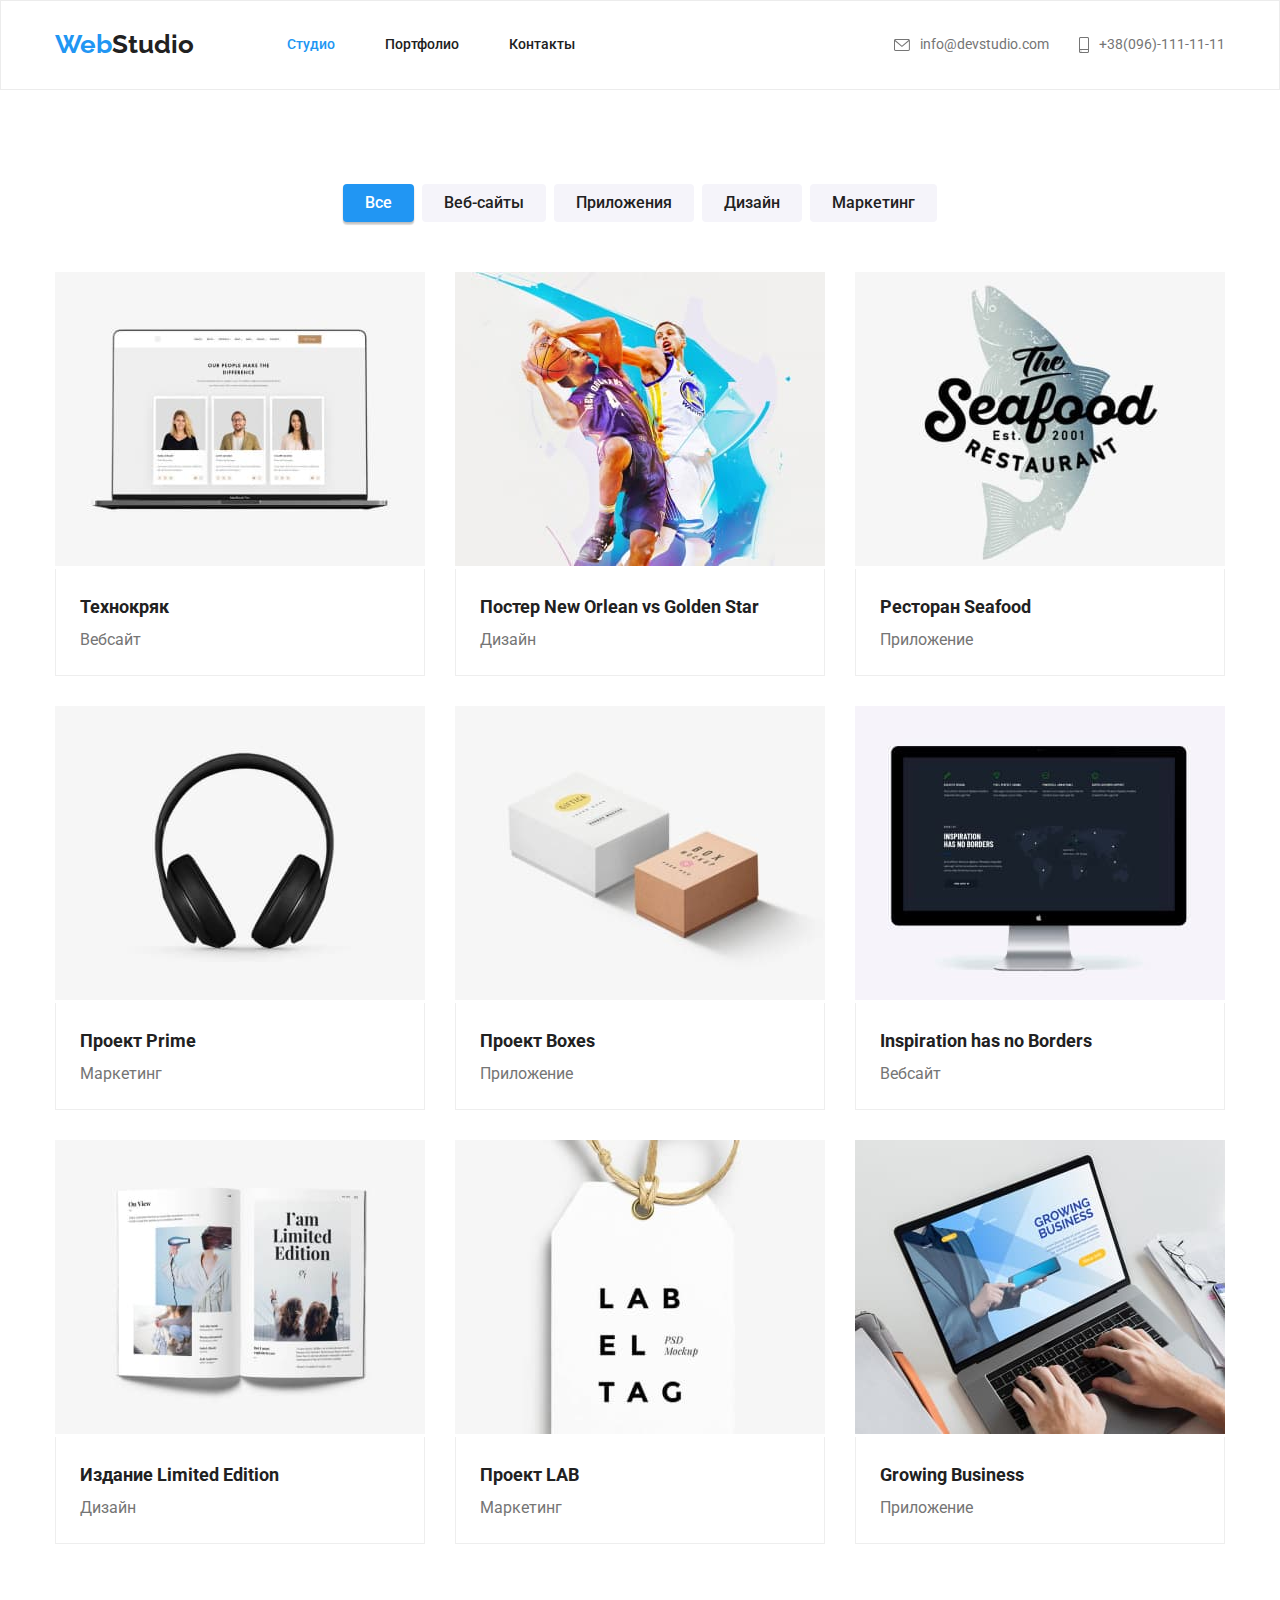
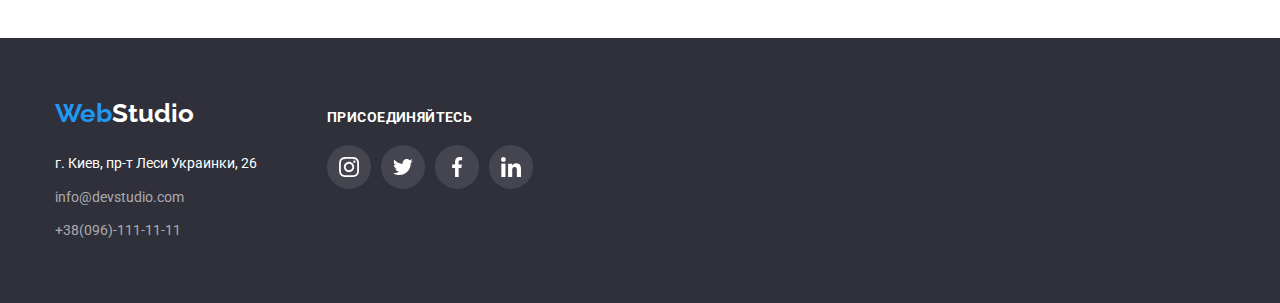
==== commit 2deb11e1: "Финальная дз/4" ====
--- a/portfolio.html
+++ b/portfolio.html
@@ -260,7 +260,7 @@
                             </svg>
                         </a>
                     </li>
-                    <li class="team-margin">
+                    <li class="net-list">
                         <a href="" class="team-social">
                             <svg class="social-icon" width="20" height="20">
                                 <use href="./images/icons.svg#icon-linkedin"></use>
--- a/css/style.css
+++ b/css/style.css
@@ -41,13 +41,14 @@
   color: var(--primary-text-color);
 }
 .logo-f {
-  display: ;
+  display: block;
   color: var(--accent-color);
   font-family: Raleway;
   font-weight: 700;
   font-size: 26px;
   line-height: 1.19;
   text-decoration: none;
+  margin-bottom: 20px;
 }
 .logo-footer {
   color: var(--primary-white-color);
@@ -105,7 +106,6 @@
   padding-top: 60px;
   padding-bottom: 60px;
   background-color: var(--main-bcg-color);
-  align-items: baseline;
 }
 /* Стиль контакты */
 
@@ -131,13 +131,12 @@
   align-items: center;
   padding-top: 32px;
   padding-bottom: 32px;
-  margin-bottom: 32px;
   color: var(--title-text-color);
   font-weight: 400;
   line-height: 1.7;
   text-decoration: none;
 }
-. .adress-list:hover,
+.adress-list:hover,
 .adress-list:focus {
   color: var(--accent-color);
 }
@@ -164,9 +163,10 @@
   font-weight: 500;
   font-size: 16px;
   line-height: 1.62;
+  border: none;
+  border-radius: 4px;
   box-shadow: 0px 3px 1px rgba(0, 0, 0, 0.1), 0px 1px 2px rgba(0, 0, 0, 0.08),
     0px 2px 2px rgba(0, 0, 0, 0.12);
-  border-radius: 4px;
 
   cursor: pointer;
 }
@@ -175,7 +175,6 @@
   color: var(--primary-white-color);
   box-shadow: 0px 3px 1px rgba(0, 0, 0, 0.1), 0px 1px 2px rgba(0, 0, 0, 0.08),
     0px 2px 2px rgba(0, 0, 0, 0.12);
-  border-radius: 4px;
 }
 .filters {
   padding-top: 94px;
@@ -198,6 +197,7 @@
   font-weight: 500;
   font-size: 16px;
   line-height: 1.62;
+  border: none;
   border-radius: 4px;
 }
 .filters-list {
@@ -212,7 +212,6 @@
   background-color: var(--accent-color);
   box-shadow: 0px 3px 1px rgba(0, 0, 0, 0.1), 0px 1px 2px rgba(0, 0, 0, 0.08),
     0px 2px 2px rgba(0, 0, 0, 0.12);
-  border-radius: 4px;
 }
 
 /* Проэкты (картинки) */
@@ -230,7 +229,13 @@
   text-decoration: none;
   display: block;
 }
-
+.projects:hover,
+.projects:focus{
+   box-shadow: 0px 1px 1px rgba(0, 0, 0, 0.12), 0px 4px 4px rgba(0, 0, 0, 0.06),
+    1px 4px 6px rgba(0, 0, 0, 0.16);
+}
+
+}
 .projects img {
   display: block;
 }
@@ -282,12 +287,6 @@
   margin-bottom: 30px;
 }
 
-.project-card:hover,
-.project-card:focus {
-  box-shadow: 0px 1px 1px rgba(0, 0, 0, 0.12), 0px 4px 4px rgba(0, 0, 0, 0.06),
-    1px 4px 6px rgba(0, 0, 0, 0.16);
-}
-
 .project-card:nth-child(3n) {
   margin-right: 0;
 }
@@ -297,10 +296,8 @@
 }
 
 .adress-list-f {
-  margin-bottom: 9px;
   color: rgba(255, 255, 255, 0.6);
-  font-size: 14px;
-  line-height: 2;
+  line-height: 1.71;
   text-decoration: none;
 }
 
@@ -308,6 +305,14 @@
 .adress-list-f:focus {
   color: var(--accent-color);
 }
+.contacts-link-f {
+  font-size: 14px;
+  margin-bottom: 9px;
+}
+.contacts-link-f:last-child {
+  margin-bottom: 0;
+}
+
 .location {
   font-style: normal;
 }
@@ -646,6 +651,7 @@
   width: 1200px;
   padding-right: 15px;
   padding-left: 15px;
+  align-items: baseline;
 }
 .contacts {
   list-style: none;
@@ -665,11 +671,6 @@
   color: var(--primary-white-color);
 }
 .footer-add {
-  display: flex;
-  justify-content: center;
-  align-items: center;
   flex-direction: column;
   margin-left: 70px;
-  /* margin-bottom: 60px; */
-  align-items: baseline;
-}
+}
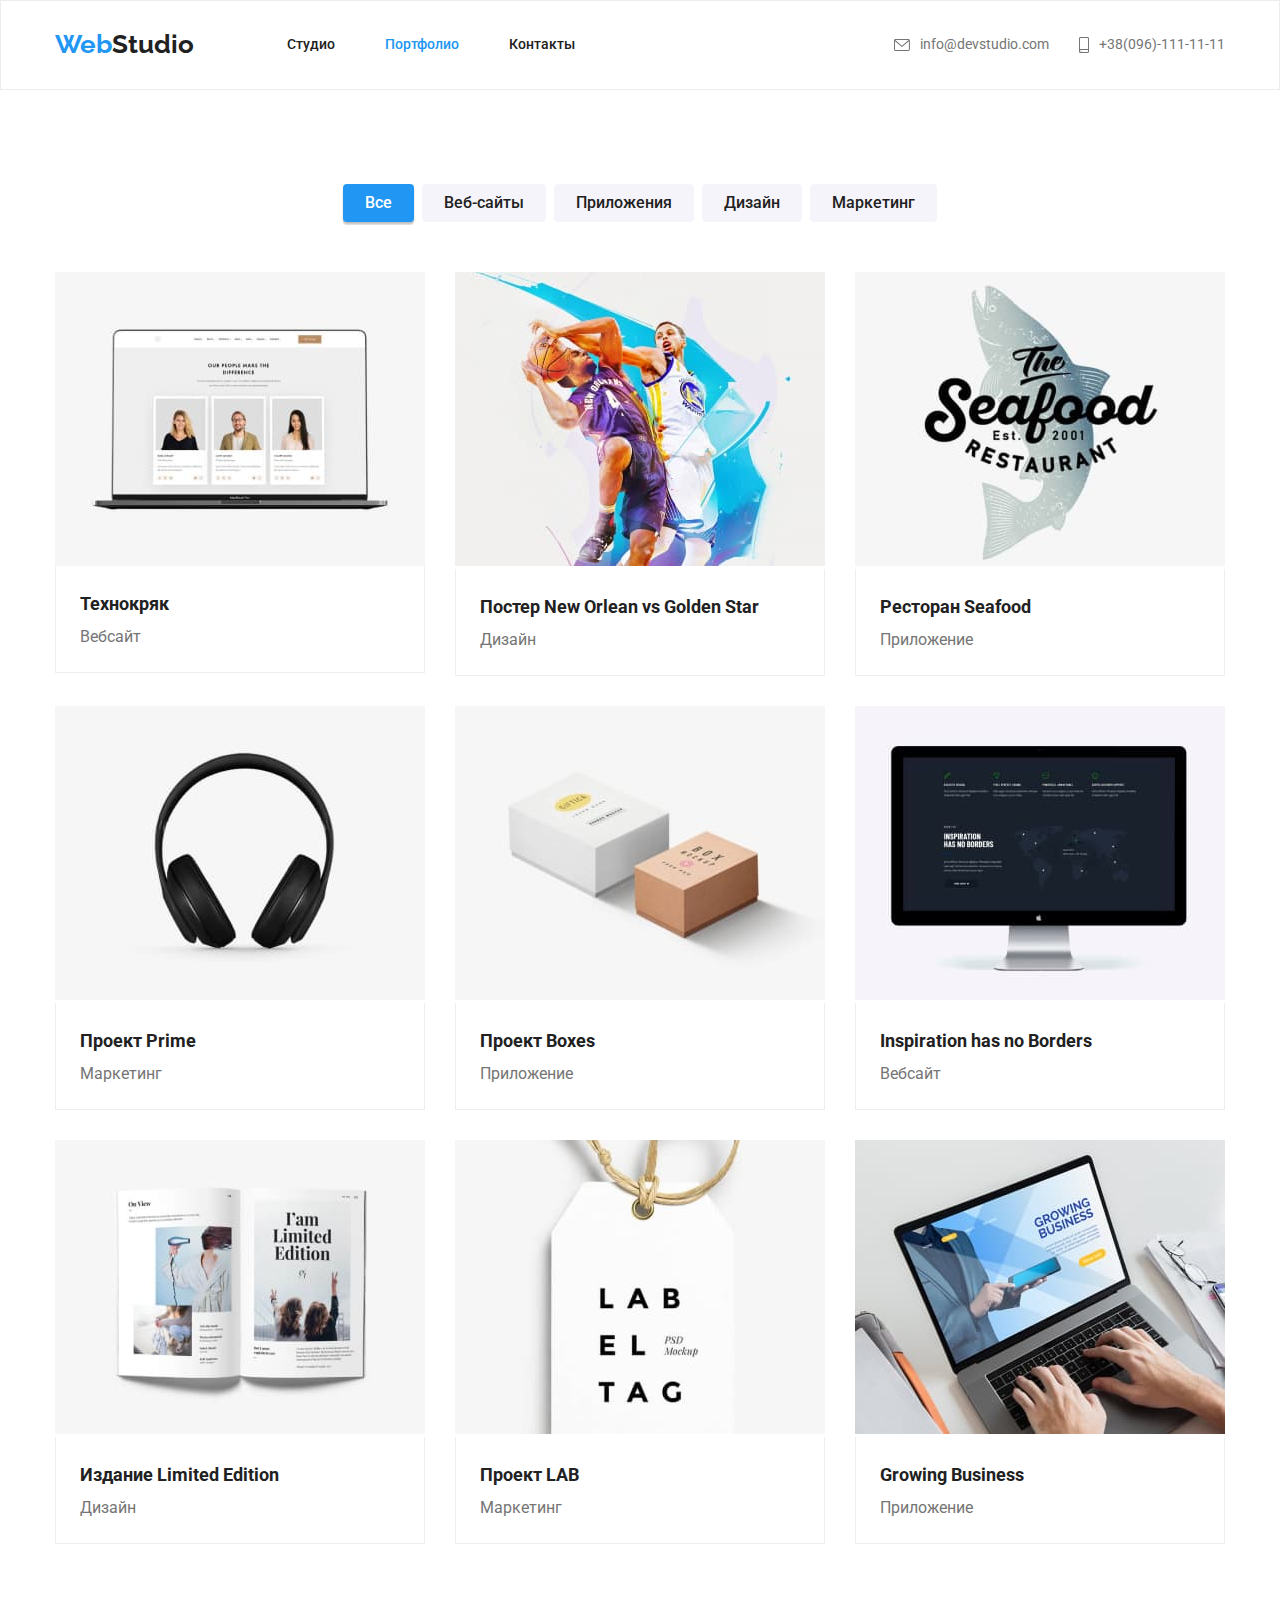
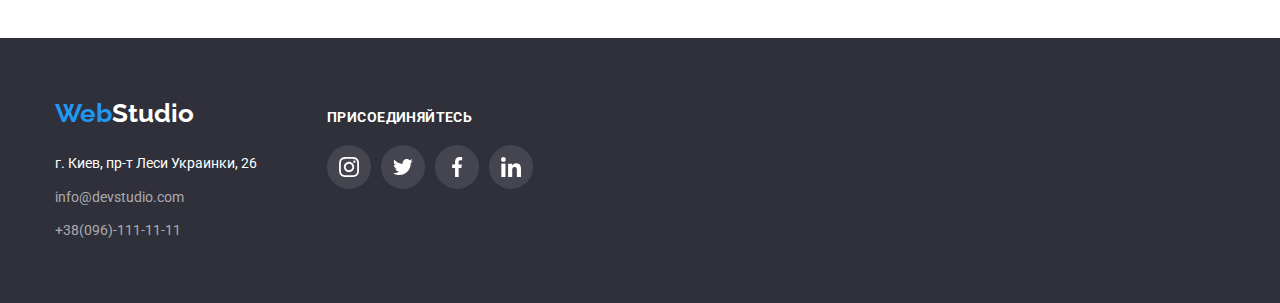
==== commit 949cadfa: "Готовый вариант ДЗ-4" ====
--- a/portfolio.html
+++ b/portfolio.html
@@ -23,11 +23,11 @@
 
             <ul class="nav-menu list">
                 <li class="nav-menu item">
-                    <a href="" class="menu-link active">Студио</a>
+                    <a href="./index.html" class="menu-link">Студио</a>
                 </li>
 
                 <li class="nav-menu item">
-                    <a href="./portfolio.html" class="menu-link ">Портфолио</a>
+                    <a href="./portfolio.html" class="menu-link active ">Портфолио</a>
                 </li>
                 <li class="nav-menu item">
                     <a href="" class="menu-link">Контакты</a>
@@ -92,16 +92,18 @@
             </ul>
                 <ul class="projects-list">
                     <li class="project-card">
-                        <a href="" class="projects">
-                        <img src="./images/port11.jpg" alt="веб сайт" width="370" />
+                    <a href="" class="projects">
+                        <div class="img-wrapper">
+                            <img src="./images/port11.jpg" alt="веб сайт" width="370" />
+                            <p class="hidden-text">
+                                Технокряк это современная площадка распростронение короновируса. Компании используют
+                                эту платформу для цифрового шпионажа и атак на защищенные сервера конкурентов.
+                            </p>
+                        </div>
                         <div class="ex-text">
                             <h2 class="projects-title">Технокряк</h2>
                             <p class="projects-sections">Вебсайт</p>
                         </div>
-                        <!-- <p>
-                            Технокряк это современная площадка распростронение короновируса. Компании используют 
-                            эту платформу для цифрового шпионажа и атак на защищенные сервера конкурентов.
-                        </p> -->
                     </a>
                 </li>
                 <li class="project-card">
--- a/css/style.css
+++ b/css/style.css
@@ -19,13 +19,13 @@
   list-style: none;
   margin: 0;
 }
-imge {
+.img {
   display: block;
   min-width: 100%;
   height: auto;
 }
 
-/* Логотип */
+/* Логотип html */
 .logo {
   display: block;
   padding-top: 24px;
@@ -53,7 +53,7 @@
 .logo-footer {
   color: var(--primary-white-color);
 }
-/* Навигация шапки*/
+/* Навигация хедер html*/
 
 .menu-link {
   display: block;
@@ -100,14 +100,8 @@
 .nav-menu.item:first-child {
   margin-left: 0;
 }
-/* BG футер */
-
-.f-contacts {
-  padding-top: 60px;
-  padding-bottom: 60px;
-  background-color: var(--main-bcg-color);
-}
-/* Стиль контакты */
+
+/* Стиль контакты html*/
 
 .contacts-list {
   display: flex;
@@ -149,174 +143,6 @@
   margin-bottom: 0;
 }
 
-/* Стили css Porfolio */
-
-/* Стили для главных фильтров */
-.main-filter-button {
-  color: var(--primary-white-color);
-  background-color: var(--accent-color);
-  font-family: inherit;
-  padding-top: 6px;
-  padding-right: 22px;
-  padding-bottom: 6px;
-  padding-left: 22px;
-  font-weight: 500;
-  font-size: 16px;
-  line-height: 1.62;
-  border: none;
-  border-radius: 4px;
-  box-shadow: 0px 3px 1px rgba(0, 0, 0, 0.1), 0px 1px 2px rgba(0, 0, 0, 0.08),
-    0px 2px 2px rgba(0, 0, 0, 0.12);
-
-  cursor: pointer;
-}
-.main-filter-button:hover,
-.main-filter-button:focus {
-  color: var(--primary-white-color);
-  box-shadow: 0px 3px 1px rgba(0, 0, 0, 0.1), 0px 1px 2px rgba(0, 0, 0, 0.08),
-    0px 2px 2px rgba(0, 0, 0, 0.12);
-}
-.filters {
-  padding-top: 94px;
-  padding-bottom: 94px;
-}
-.f-item {
-  margin-left: 8px;
-}
-.f-item:first-child {
-  margin-left: 0;
-}
-.filter-button {
-  color: var(--primary-text-color);
-  background-color: var(--filters-color);
-  font-family: inherit;
-  padding-top: 6px;
-  padding-right: 22px;
-  padding-bottom: 6px;
-  padding-left: 22px;
-  font-weight: 500;
-  font-size: 16px;
-  line-height: 1.62;
-  border: none;
-  border-radius: 4px;
-}
-.filters-list {
-  display: flex;
-  margin-bottom: 50px;
-  padding-left: 0;
-  justify-content: center;
-}
-.filter-button:hover,
-.filter-button:focus {
-  color: var(--primary-white-color);
-  background-color: var(--accent-color);
-  box-shadow: 0px 3px 1px rgba(0, 0, 0, 0.1), 0px 1px 2px rgba(0, 0, 0, 0.08),
-    0px 2px 2px rgba(0, 0, 0, 0.12);
-}
-
-/* Проэкты (картинки) */
-
-.main-section {
-  /* height: 600px;
-  max-width: 1600px; */
-  padding-top: 200px;
-  padding-bottom: 280px;
-  text-align: center;
-  background-color: var(--main-bcg-color);
-}
-
-.projects {
-  text-decoration: none;
-  display: block;
-}
-.projects:hover,
-.projects:focus{
-   box-shadow: 0px 1px 1px rgba(0, 0, 0, 0.12), 0px 4px 4px rgba(0, 0, 0, 0.06),
-    1px 4px 6px rgba(0, 0, 0, 0.16);
-}
-
-}
-.projects img {
-  display: block;
-}
-
-.projects-list {
-  display: flex;
-  flex-wrap: wrap;
-  list-style: none;
-  margin: 0;
-  padding: 0;
-}
-
-.projects-title {
-  margin-top: 0;
-  margin-bottom: 0;
-  color: var(--primary-text-color);
-  font-weight: 700;
-  font-size: 18px;
-  line-height: 2;
-}
-
-.projects-sections {
-  margin-top: 0;
-  margin-bottom: 0;
-  color: var(--title-text-color);
-  font-size: 16px;
-  line-height: 1.87;
-}
-.ex-text {
-  padding: 20px 24px;
-  border: 1px solid #eeeeee;
-  border-top: 0;
-  box-sizing: border-box;
-}
-
-/* Футер Портфолио */
-
-.contacts-item {
-  color: var(--primary-white-color);
-  font-size: 14px;
-  line-height: 2;
-  margin: 0;
-  margin-bottom: 9px;
-}
-
-.project-card {
-  width: 370px;
-  margin-right: 30px;
-  margin-bottom: 30px;
-}
-
-.project-card:nth-child(3n) {
-  margin-right: 0;
-}
-
-.project-card:nth-last-child(-n + 3) {
-  margin-bottom: 0;
-}
-
-.adress-list-f {
-  color: rgba(255, 255, 255, 0.6);
-  line-height: 1.71;
-  text-decoration: none;
-}
-
-.adress-list-f:hover,
-.adress-list-f:focus {
-  color: var(--accent-color);
-}
-.contacts-link-f {
-  font-size: 14px;
-  margin-bottom: 9px;
-}
-.contacts-link-f:last-child {
-  margin-bottom: 0;
-}
-
-.location {
-  font-style: normal;
-}
-
 /* стили css для index.thml */
 
 .container {
@@ -328,14 +154,24 @@
 
   background-color: var(--primary-white-color);
 }
+
+.main-section {
+  padding-top: 200px;
+  padding-bottom: 280px;
+  text-align: center;
+  background-color: var(--main-bcg-color);
+}
+
 .section-padding {
   padding-top: 94px;
   padding-bottom: 94px;
   background-color: var(--primary-white-color);
 }
+
 .section-padding:nth-child(3) {
   padding-top: 0;
 }
+
 .header {
   margin-top: 0;
   margin-bottom: 0;
@@ -343,7 +179,7 @@
   background: var(--primary-white-color);
 }
 
-/* Секция герой */
+/* Секция герой html*/
 
 .overlay {
   height: 600px;
@@ -381,13 +217,15 @@
   padding: 10px 32px;
   background-color: var(--accent-color);
   color: var(--primary-white-color);
+  border: none;
+  box-shadow: 0px 4px 4px rgba(0, 0, 0, 0.15);
+  border-radius: 4px;
 }
 .icons {
   display: flex;
   justify-content: center;
   align-items: center;
   background-color: var(--filters-color);
-  /* width: 270px; */
   height: 120px;
   margin-bottom: 30px;
 }
@@ -397,19 +235,15 @@
   list-style: none;
   padding-left: 0;
   margin: 0;
-  /* margin-right: 30px; */
-}
-/* .features:last-child {
-  margin-right: 0;
-} */
+}
+
 .features-list {
   margin-right: 30px;
-  /* width: calc((100% - 3 * 30px) / 4); */
 }
 .features-list:last-child {
   margin-right: 0;
 }
-/* Секция наши особенности */
+/* Секция наши особенности html */
 
 .features-title {
   margin-top: 0px;
@@ -431,7 +265,7 @@
   color: var(--title-text-color);
 }
 
-/* Секция чем мы занимаемся */
+/* Секция чем мы занимаемся html */
 .ex-img {
   margin-left: 30px;
 }
@@ -445,6 +279,10 @@
   display: flex;
   width: 370px;
 }
+.label-text p {
+  margin: 0;
+}
+
 .work-title {
   margin-top: 0;
   margin-bottom: 50px;
@@ -480,7 +318,7 @@
   height: 70px;
 }
 
-/* Секция наша команда */
+/* Секция наша команда html*/
 .staff {
   padding-top: 30px;
   padding-bottom: 30px;
@@ -514,19 +352,18 @@
   border-radius: 50%;
   color: var(--primary-white-color);
 }
-/* .social-icon {
-  fill: currentColor;
-} */
 
 .team-photo {
   background-color: var(--primary-white-color);
 }
+
 .team-list {
   display: flex;
   list-style: none;
   margin: 0;
   padding: 0;
 }
+
 .team-title {
   margin: 0;
   margin-bottom: 50px;
@@ -538,6 +375,7 @@
   letter-spacing: 0.03em;
   color: var(--primary-text-color);
 }
+
 .team-leads {
   margin-left: 30px;
   background-color: var(--primary-white-color);
@@ -545,6 +383,7 @@
     0px 2px 1px rgba(0, 0, 0, 0.2);
   border-radius: 0px 0px 4px 4px;
 }
+
 .team-l {
   display: flex;
   padding: 0;
@@ -553,9 +392,11 @@
   align-items: center;
   list-style-type: none;
 }
+
 .team-leads:first-child {
   margin-left: 0;
 }
+
 .team-name {
   font-weight: 500;
   font-size: 16px;
@@ -565,22 +406,23 @@
   margin-top: 0;
   color: var(--primary-text-color);
 }
+
 .team-container {
   margin-left: auto;
   margin-right: auto;
-  /* padding-top: 94px;
-  padding-bottom: 94px; */
   width: 1200px;
   padding-right: 15px;
   padding-left: 15px;
 
   background-color: var(--filters-color);
 }
+
 .team-section {
   padding-top: 94px;
   padding-bottom: 94px;
   background-color: var(--filters-color);
 }
+
 .position {
   margin: 0;
   font-size: 16px;
@@ -588,15 +430,17 @@
   letter-spacing: 0.03em;
   color: var(--title-text-color);
 }
+
 .net-list {
   background-color: rgba(255, 255, 255, 0.1);
   border-radius: 50%;
   margin-right: 10px;
 }
+
 .net-list:last-child {
   margin-right: 0;
 }
-/* Cекция постоянные клиенты */
+/* Cекция постоянные клиенты html */
 
 .client-title {
   font-family: "Roboto";
@@ -637,12 +481,240 @@
   padding: 0;
   list-style-type: none;
 }
-/* .client-icon {
-  width: 170px;
-  height: 92px;
-} */
+
+/* Стили css Porfolio */
+
+/* Стили для главных фильтров portfolio*/
+
+.main-filter-button {
+  color: var(--primary-white-color);
+  background-color: var(--accent-color);
+  font-family: inherit;
+  padding-top: 6px;
+  padding-right: 22px;
+  padding-bottom: 6px;
+  padding-left: 22px;
+  font-weight: 500;
+  font-size: 16px;
+  line-height: 1.62;
+  border: none;
+  border-radius: 4px;
+  box-shadow: 0px 3px 1px rgba(0, 0, 0, 0.1), 0px 1px 2px rgba(0, 0, 0, 0.08),
+    0px 2px 2px rgba(0, 0, 0, 0.12);
+
+  cursor: pointer;
+}
+.main-filter-button:hover,
+.main-filter-button:focus {
+  color: var(--primary-white-color);
+  box-shadow: 0px 3px 1px rgba(0, 0, 0, 0.1), 0px 1px 2px rgba(0, 0, 0, 0.08),
+    0px 2px 2px rgba(0, 0, 0, 0.12);
+}
+.filters {
+  padding-top: 94px;
+  padding-bottom: 94px;
+}
+.f-item {
+  margin-left: 8px;
+}
+.f-item:first-child {
+  margin-left: 0;
+}
+.filter-button {
+  color: var(--primary-text-color);
+  background-color: var(--filters-color);
+  font-family: inherit;
+  padding-top: 6px;
+  padding-right: 22px;
+  padding-bottom: 6px;
+  padding-left: 22px;
+  font-weight: 500;
+  font-size: 16px;
+  line-height: 1.62;
+  border: none;
+  border-radius: 4px;
+}
+.filters-list {
+  display: flex;
+  margin-bottom: 50px;
+  padding-left: 0;
+  justify-content: center;
+}
+.filter-button:hover,
+.filter-button:focus {
+  color: var(--primary-white-color);
+  background-color: var(--accent-color);
+  box-shadow: 0px 3px 1px rgba(0, 0, 0, 0.1), 0px 1px 2px rgba(0, 0, 0, 0.08),
+    0px 2px 2px rgba(0, 0, 0, 0.12);
+}
+
+/* Проэкты (картинки) portfolio*/
+
+.project-card {
+  width: 370px;
+  margin-right: 30px;
+  margin-bottom: 30px;
+}
+
+.project-card:nth-child(3n) {
+  margin-right: 0;
+}
+
+.project-card:nth-last-child(-n + 3) {
+  margin-bottom: 0;
+}
+
+.img-wrapper {
+  width: 100%;
+  height: 294px;
+  position: relative;
+}
+
+.img-wrapper img {
+  display: block;
+  position: relative;
+  z-index: 1;
+}
+
+.hidden-text {
+  position: absolute;
+  top: 0;
+  left: 0;
+  height: 100%;
+  width: 100%;
+  background-color: var(--accent-color);
+  z-index: 2;
+  opacity: 0;
+  margin: 0;
+  font-family: "Roboto";
+  font-style: normal;
+  font-weight: 400;
+  font-size: 18px;
+  line-height: 1.55;
+  letter-spacing: 0.03em;
+  color: var(--primary-white-color);
+  box-sizing: border-box;
+  padding: 0 24px;
+  display: flex;
+  align-items: center;
+  transition: 0.3s;
+}
+
+.project-card:hover .hidden-text,
+.project-card:focus .hidden-text {
+  opacity: 1;
+}
+
+.projects {
+  text-decoration: none;
+  display: block;
+  transition: 0.3s;
+}
+
+.projects:hover,
+.projects:focus {
+  box-shadow: 0px 1px 1px rgba(0, 0, 0, 0.12), 0px 4px 4px rgba(0, 0, 0, 0.06),
+    1px 4px 6px rgba(0, 0, 0, 0.16);
+}
+
+.projects-list {
+  display: flex;
+  flex-wrap: wrap;
+  list-style: none;
+  margin: 0;
+  padding: 0;
+}
+
+.projects-title {
+  margin-top: 0;
+  margin-bottom: 0;
+  color: var(--primary-text-color);
+  font-weight: 700;
+  font-size: 18px;
+  line-height: 2;
+}
+
+.projects-sections {
+  margin-top: 0;
+  margin-bottom: 0;
+  color: var(--title-text-color);
+  font-size: 16px;
+  line-height: 1.87;
+}
+.ex-text {
+  padding: 20px 24px;
+  border: 1px solid #eeeeee;
+  border-top: 0;
+  box-sizing: border-box;
+}
 
 /* Футер */
+
+.contacts-item {
+  color: var(--primary-white-color);
+  font-size: 14px;
+  line-height: 2;
+  margin: 0;
+  margin-bottom: 9px;
+}
+
+.contacts-item {
+  color: var(--primary-white-color);
+  font-size: 14px;
+  line-height: 2;
+  margin: 0;
+  margin-bottom: 9px;
+}
+
+.adress-list-f {
+  color: rgba(255, 255, 255, 0.6);
+  line-height: 1.71;
+  text-decoration: none;
+}
+
+.adress-list-f:hover,
+.adress-list-f:focus {
+  color: var(--accent-color);
+}
+.contacts-link-f {
+  font-size: 14px;
+  margin-bottom: 9px;
+}
+.contacts-link-f:last-child {
+  margin-bottom: 0;
+}
+
+.location {
+  font-style: normal;
+}
+
+.adress-list-f {
+  color: rgba(255, 255, 255, 0.6);
+  line-height: 1.71;
+  text-decoration: none;
+}
+
+.adress-list-f:hover,
+.adress-list-f:focus {
+  color: var(--accent-color);
+}
+.contacts-link-f {
+  font-size: 14px;
+  margin-bottom: 9px;
+}
+.contacts-link-f:last-child {
+  margin-bottom: 0;
+}
+
+.location {
+  font-style: normal;
+}
+
+.f-contacts {
+  padding-top: 60px;
+  padding-bottom: 60px;
+  background-color: var(--main-bcg-color);
+}
 
 .footer-container {
   display: flex;
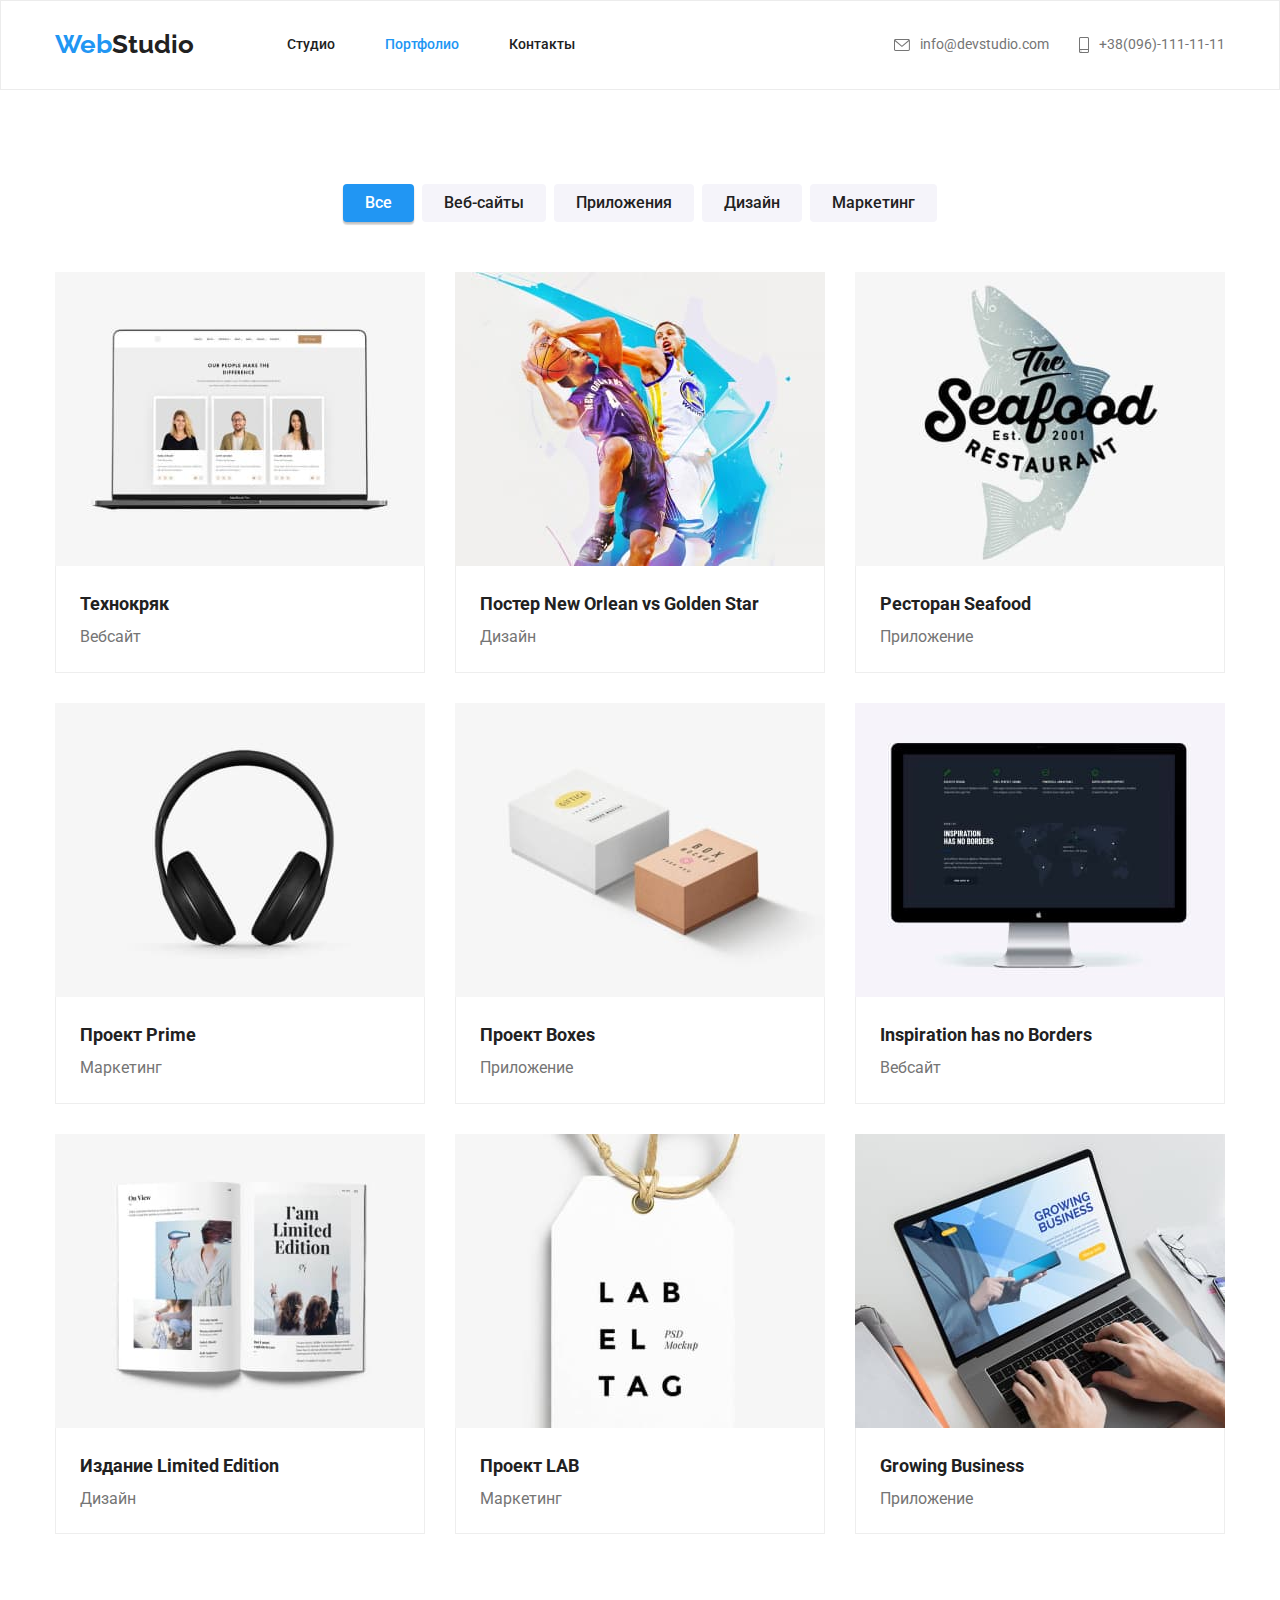
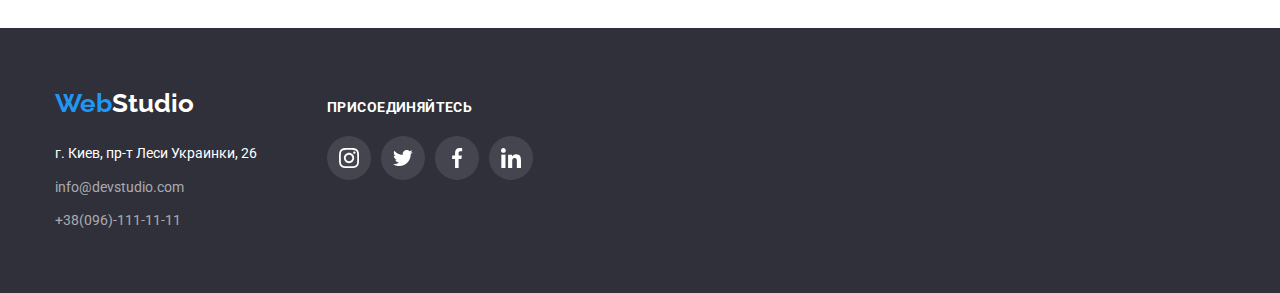
==== commit ecc376de: "Добавляет позиционирование текста и  ховер" ====
--- a/portfolio.html
+++ b/portfolio.html
@@ -108,106 +108,136 @@
                 </li>
                 <li class="project-card">
                     <a href="" class="projects">
-                        <img src="./images/port22.jpg" alt="дизайн" width="370" />
-                            <div class="ex-text">
+                        <div class="img-wrapper">
+                            <img src="./images/port22.jpg" alt="дизайн" width="370" />
+                                <p class="hidden-text">
+                                    Технокряк это современная площадка распростронение короновируса. Компании используют
+                                    эту платформу для цифрового шпионажа и атак на защищенные сервера конкурентов.
+                                </p>
+                        </div>
+                        <div class="ex-text">
                                 <h2 class="projects-title">Постер <span lang="en">New Orlean vs Golden Star</span></h2>
                                 <p class="projects-sections">Дизайн</p>
-                            </div>
-                        <!-- <p>
-                            Технокряк это современная площадка распростронение короновируса. Компании используют
-                            эту платформу для цифрового шпионажа и атак на защищенные сервера конкурентов.
-                        </p> -->
-                    </a>
-                </li>
-                <li class="project-card">
-                    <a href="" class="projects">
-                        <img src="./images/port33.jpg" alt="приложение" width="370" />
+                        </div>
+                        
+                    </a>
+                </li>
+                <li class="project-card">
+                    <a href="" class="projects">
+                        <div class="img-wrapper">
+                            <img src="./images/port33.jpg" alt="приложение" width="370" />
+                                <p class="hidden-text">
+                                    Технокряк это современная площадка распростронение короновируса. Компании используют
+                                    эту платформу для цифрового шпионажа и атак на защищенные сервера конкурентов.
+                                </p>
+                        </div>
                         <div class="ex-text">
                             <h2 class="projects-title">Ресторан Seafood</h2>
                             <p class="projects-sections">Приложение</p>
                         </div>
-                        <!-- <p>
-                            Технокряк это современная площадка распростронение короновируса. Компании используют
-                            эту платформу для цифрового шпионажа и атак на защищенные сервера конкурентов.
-                        </p> -->
-                    </a>
-                </li>
-                <li class="project-card">
-                    <a href="" class="projects">
-                        <img src="./images/port444.jpg" alt="маркетинг" width="370" />
+                       
+                    </a>
+                </li>
+                <li class="project-card">
+                    <a href="" class="projects">
+                        <div class="img-wrapper">
+                            <img src="./images/port444.jpg" alt="маркетинг" width="370" />
+                            <p class="hidden-text">
+                                Технокряк это современная площадка распростронение короновируса. Компании используют
+                                эту платформу для цифрового шпионажа и атак на защищенные сервера конкурентов.
+                            </p>
+                        </div>
+
                         <div class="ex-text">
                             <h2 class="projects-title">Проект <span lang="en">Prime</span></h2>
                             <p class="projects-sections">Маркетинг</p>
                         </div>
-                        <!-- <p>
-                            Технокряк это современная площадка распростронение короновируса. Компании используют
-                            эту платформу для цифрового шпионажа и атак на защищенные сервера конкурентов.
-                        </p> -->
-                    </a>
-                </li>
-                <li class="project-card">
-                    <a href="" class="projects">
-                        <img src="./images/port55.jpg" alt="приложение" width="370" />
+                      
+                    </a>
+                </li>
+                <li class="project-card">
+                    <a href="" class="projects">
+                        <div class="img-wrapper">
+                            <img src="./images/port55.jpg" alt="приложение" width="370" />
+                            <p class="hidden-text">
+                                Технокряк это современная площадка распростронение короновируса. Компании используют
+                                эту платформу для цифрового шпионажа и атак на защищенные сервера конкурентов.
+                            </p>
+                        </div>
+
                         <div class="ex-text">
                             <h2 class="projects-title">Проект <span lang="en">Boxes</span></h2>
                             <p class="projects-sections">Приложение</p>
                         </div>
-                        <!-- <p>
-                            Технокряк это современная площадка распростронение короновируса. Компании используют
-                            эту платформу для цифрового шпионажа и атак на защищенные сервера конкурентов.
-                        </p> -->
-                    </a>
-                </li>
-                <li class="project-card">
-                    <a href="" class="projects">
-                        <img src="./images/port66jpg.jpg" alt="веб сайт" width="370" />
+                        
+                    </a>
+                </li>
+                <li class="project-card">
+                    <a href="" class="projects">
+                        <div class="img-wrapper">
+                            <img src="./images/port66jpg.jpg" alt="веб сайт" width="370" />
+                                <p class="hidden-text">
+                                    Технокряк это современная площадка распростронение короновируса. Компании используют
+                                    эту платформу для цифрового шпионажа и атак на защищенные сервера конкурентов.
+                                </p>
+                      </div>
+
                         <div class="ex-text">
                             <h2 class="projects-title" lang="en">Inspiration has no Borders</h2>
                             <p class="projects-sections">Вебсайт</p>
                         </div>
-                        <!-- <p>
-                            Технокряк это современная площадка распростронение короновируса. Компании используют
-                            эту платформу для цифрового шпионажа и атак на защищенные сервера конкурентов.
-                        </p> -->
-                    </a>
-                </li>
-                <li class="project-card">
-                    <a href="" class="projects">
-                        <img src="./images/port77jpg.jpg" alt="дизайн" width="370" />
-                        <div class="ex-text">
+                      
+                    </a>
+                </li>
+                <li class="project-card">
+                    <a href="" class="projects">
+                        <div class="img-wrapper">
+                            <img src="./images/port77jpg.jpg" alt="дизайн" width="370" />
+                                <p class="hidden-text">
+                                    Технокряк это современная площадка распростронение короновируса. Компании используют
+                                    эту платформу для цифрового шпионажа и атак на защищенные сервера конкурентов.
+                                </p>
+                        </div>
+
+                            <div class="ex-text">
                             <h2 class="projects-title">Издание <span lang="en">Limited Edition</span></h2>
                             <p class="projects-sections">Дизайн</p>
                         </div>
-                        <!-- <p>
-                            Технокряк это современная площадка распростронение короновируса. Компании используют
-                            эту платформу для цифрового шпионажа и атак на защищенные сервера конкурентов.
-                        </p> -->
-                    </a>
-                </li>
-                <li class="project-card">
-                    <a href="" class="projects">
-                        <img src="./images/port88.jpg" alt="маркетинг" width="370" />
+                      
+                    </a>
+                </li>
+                <li class="project-card">
+                    <a href="" class="projects">
+                        <div class="img-wrapper">
+                            <img src="./images/port88.jpg" alt="маркетинг" width="370" />
+                                <p class="hidden-text">
+                                    Технокряк это современная площадка распростронение короновируса. Компании используют
+                                    эту платформу для цифрового шпионажа и атак на защищенные сервера конкурентов.
+                                </p>
+                        </div>
+
                         <div class="ex-text">
                             <h2 class="projects-title">Проект <span lang="en">LAB</span></h2>
                             <p class="projects-sections">Маркетинг</p>
                         </div>
-                        <!-- <p>
-                            Технокряк это современная площадка распростронение короновируса. Компании используют
-                            эту платформу для цифрового шпионажа и атак на защищенные сервера конкурентов.
-                        </p> -->
-                    </a>
-                </li>
-                <li class="project-card">
-                    <a href="" class="projects">
-                        <img src="./images/port99.jpg" alt="приложение" width="370" />
+                      
+                    </a>
+                </li>
+                <li class="project-card">
+                    <a href="" class="projects">
+                        <div class="img-wrapper">
+                            <img src="./images/port99.jpg" alt="приложение" width="370" />
+                                <p class="hidden-text">
+                                    Технокряк это современная площадка распростронение короновируса. Компании используют
+                                    эту платформу для цифрового шпионажа и атак на защищенные сервера конкурентов.
+                                </p>
+                        </div>
+                        
                         <div class="ex-text">
                             <h2 class="projects-title" lang="en">Growing Business</h2>
                             <p class="projects-sections">Приложение</p>
                         </div>
-                        <!-- <p>
-                            Технокряк это современная площадка распростронение короновируса. Компании используют
-                            эту платформу для цифрового шпионажа и атак на защищенные сервера конкурентов.
-                        </p> -->
+                      
                     </a>
                 </li>
             </ul>
@@ -241,14 +271,14 @@
             <p class="add-header">Присоединяйтесь</p>
                 <ul class="team-l">
                     <li class="net-list">
-                        <a href="" class="team-social">
+                        <a href="" class="social-footer">
                             <svg class="social-icon" width="20" height="20">
                                 <use href="./images/icons.svg#icon-instagram"></use>
                             </svg>
                         </a>
                     </li>
                     <li class="net-list">
-                        <a href="" class="team-social">
+                        <a href="" class="social-footer">
                             <svg class="social-icon" width="20" height="20">
                                 <use href="./images/icons.svg#icon-twitter"></use>
                             </svg>
@@ -256,14 +286,14 @@
                     </li>
     
                     <li class="net-list">
-                        <a href="" class="team-social">
+                        <a href="" class="social-footer">
                             <svg class="social-icon" width="20" height="20">
                                 <use href="./images/icons.svg#icon-facebook"></use>
                             </svg>
                         </a>
                     </li>
                     <li class="net-list">
-                        <a href="" class="team-social">
+                        <a href="" class="social-footer">
                             <svg class="social-icon" width="20" height="20">
                                 <use href="./images/icons.svg#icon-linkedin"></use>
                             </svg>
--- a/css/style.css
+++ b/css/style.css
@@ -350,9 +350,22 @@
   justify-content: center;
   align-items: center;
   border-radius: 50%;
-  color: var(--primary-white-color);
-}
-
+  color: var(--icon-color);
+}
+.social-footer {
+  width: 44px;
+  height: 44px;
+  display: flex;
+  justify-content: center;
+  align-items: center;
+  border-radius: 50%;
+  color: var(--primary-white-color);
+}
+
+.social-footer:hover,
+.social-footer:focus {
+  background-color: var(--accent-color);
+}
 .team-photo {
   background-color: var(--primary-white-color);
 }
@@ -586,7 +599,7 @@
   z-index: 2;
   opacity: 0;
   margin: 0;
-  font-family: "Roboto";
+  font-family: Roboto;
   font-style: normal;
   font-weight: 400;
   font-size: 18px;
@@ -597,7 +610,6 @@
   padding: 0 24px;
   display: flex;
   align-items: center;
-  transition: 0.3s;
 }
 
 .project-card:hover .hidden-text,
@@ -608,7 +620,6 @@
 .projects {
   text-decoration: none;
   display: block;
-  transition: 0.3s;
 }
 
 .projects:hover,
